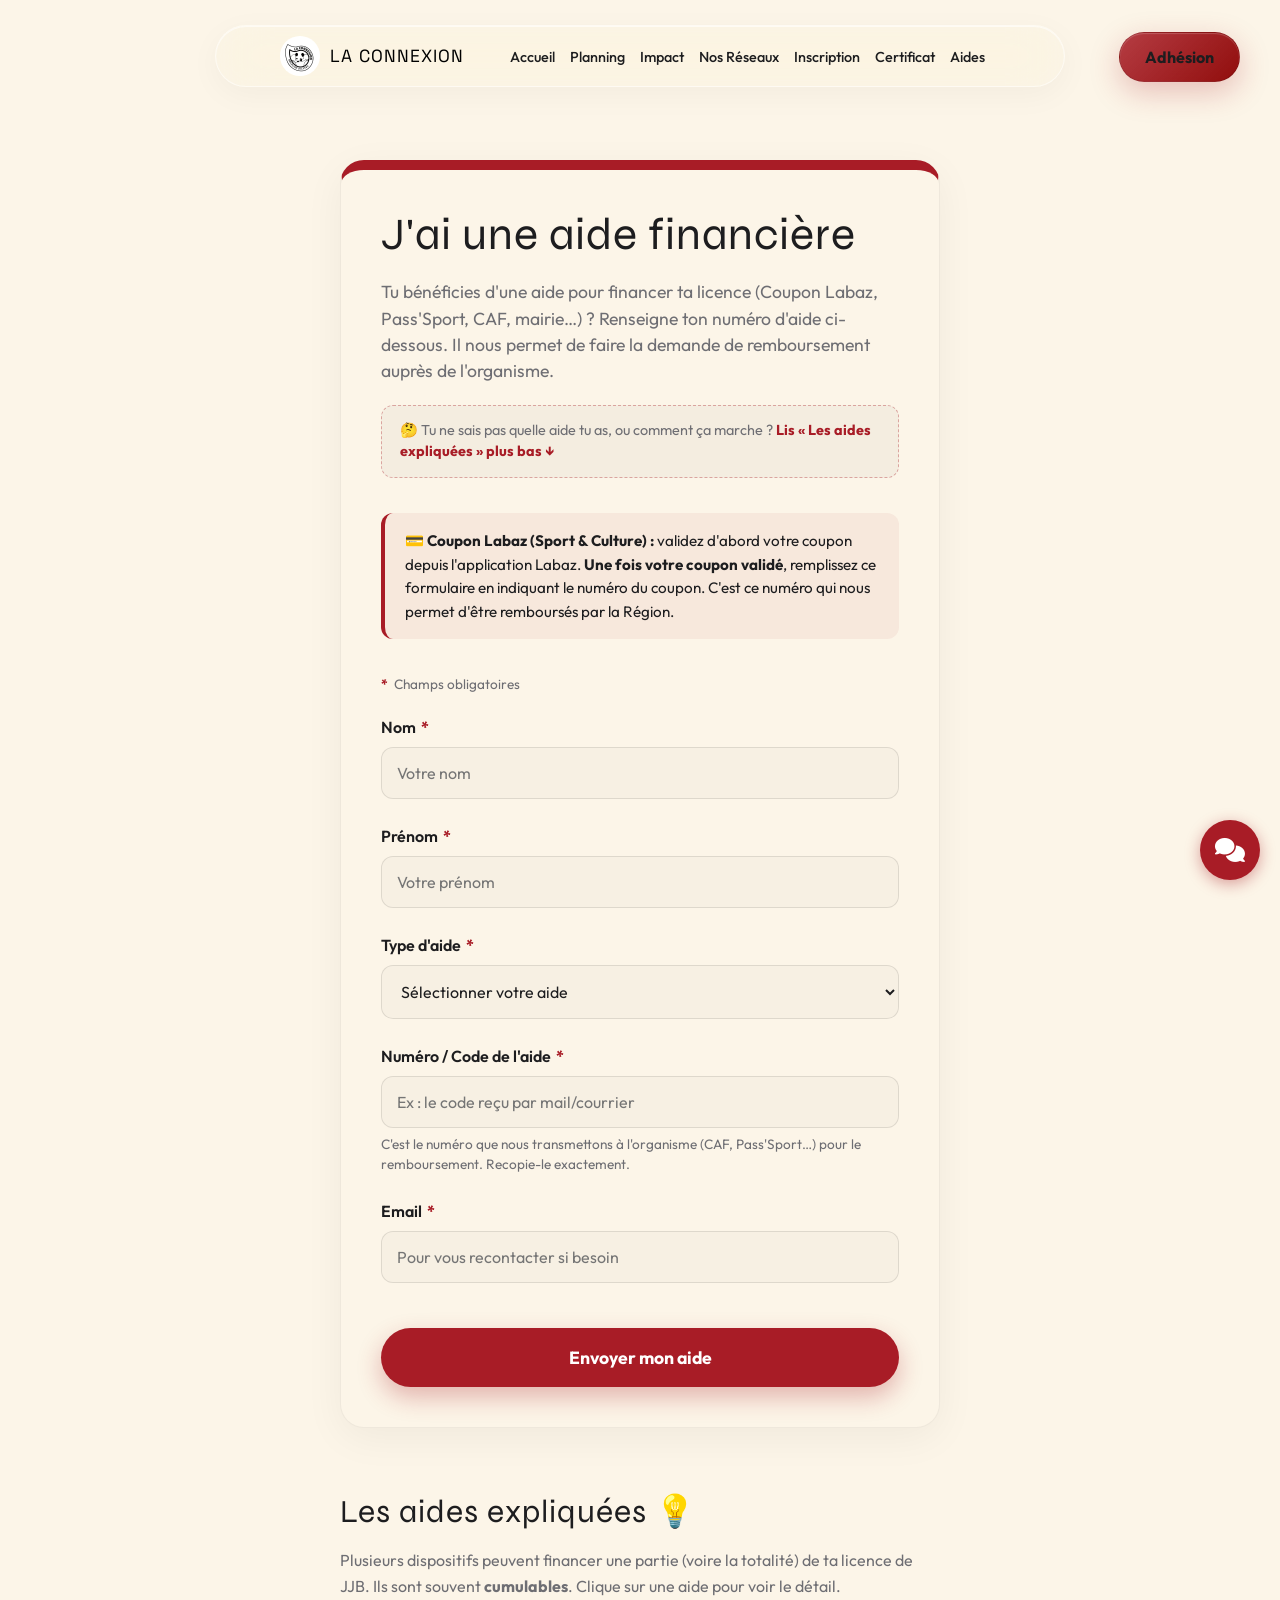
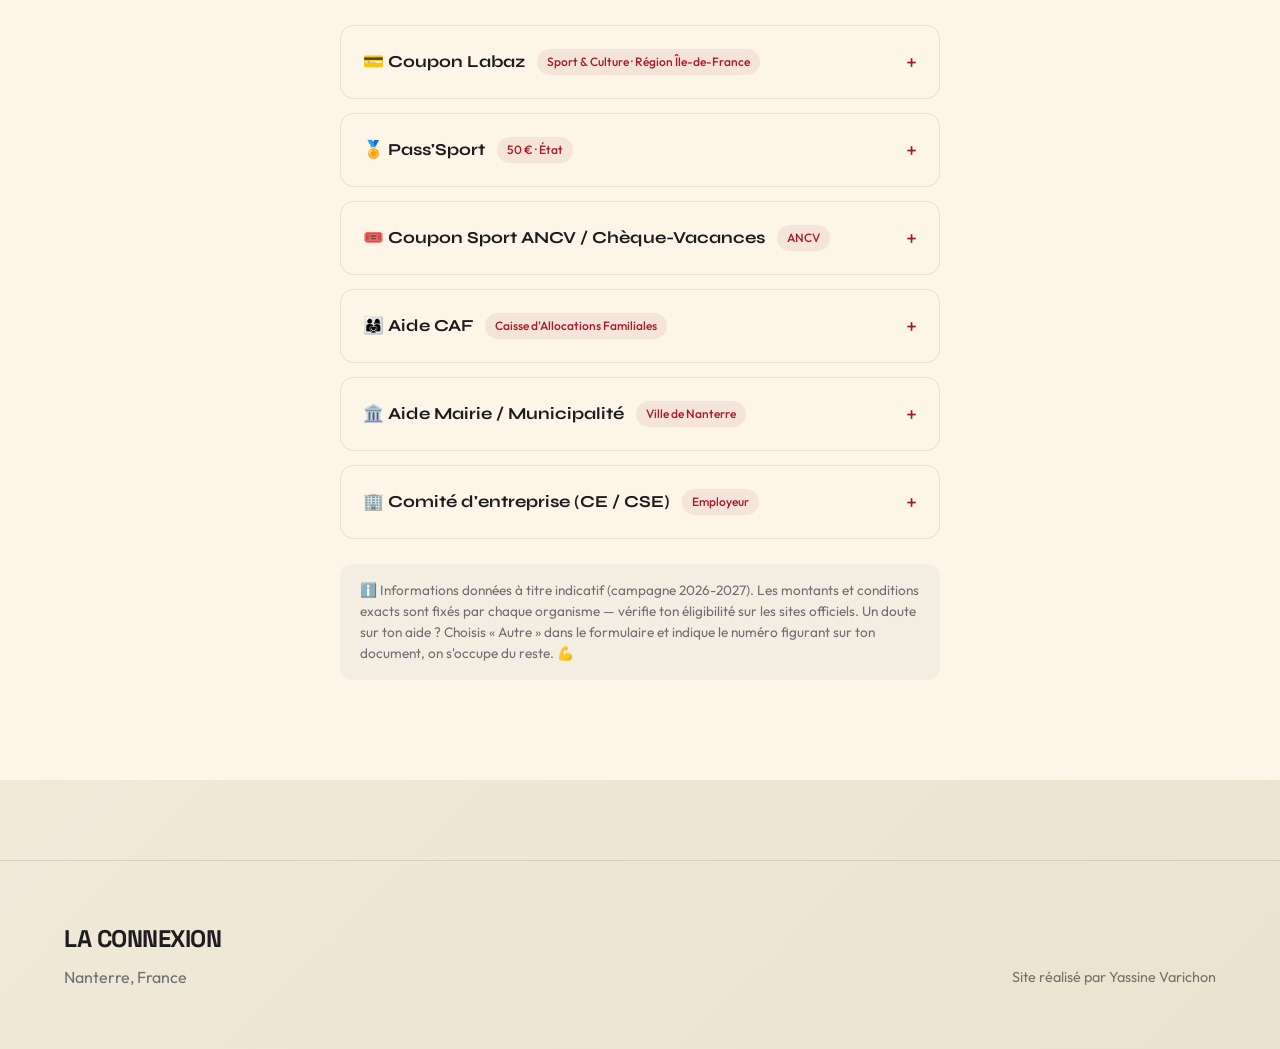
==== aide-financiere.html @ 1f5e4729 "Navbar: standardisation du 1er onglet en 'Accueil' (etait 'Mission' sur certaines pages) pour une na" ====
<!DOCTYPE html>
<html lang="fr">

<head>
    <meta charset="UTF-8">
    <meta name="viewport" content="width=device-width, initial-scale=1.0">
    <title>J'ai une aide financière | La Connexion JJB Nanterre 💶</title>
    <link rel="preconnect" href="https://fonts.googleapis.com">
    <link rel="preconnect" href="https://fonts.gstatic.com" crossorigin>
    <link
        href="https://fonts.googleapis.com/css2?family=Syne:wght@600;700;800&family=Outfit:wght@300;400;600;800&family=Space+Grotesk:wght@500;700&display=block"
        rel="stylesheet">
    <link rel="stylesheet" href="style.css">
    <link rel="stylesheet" href="mobile_responsive.css">
    <link rel="shortcut icon" href="assets/logo.jpg" type="image/x-icon">
    <link rel="icon" href="assets/logo.jpg" type="image/x-icon">
    <link rel="stylesheet" href="https://cdnjs.cloudflare.com/ajax/libs/font-awesome/6.4.0/css/all.min.css">
    <style>
        .form-container {
            max-width: 600px;
            margin: 0 auto;
            background: var(--bg);
            border-radius: 24px;
            box-shadow: 0 10px 40px rgba(0, 0, 0, 0.05);
            border: 1px solid rgba(0, 0, 0, 0.05);
            border-top: 10px solid var(--primary);
            padding: 40px;
            text-align: left;
        }

        .form-container h1 {
            font-family: 'Syne', sans-serif;
            color: var(--text);
            margin-bottom: 20px;
            font-size: 2.8rem;
            line-height: 1.1;
        }

        .form-container p.intro {
            color: var(--text-muted);
            margin-bottom: 40px;
            font-family: 'Outfit', sans-serif;
            font-size: 1.1rem;
        }

        .form-group {
            margin-bottom: 25px;
        }

        .form-group label {
            display: block;
            margin-bottom: 8px;
            font-weight: 600;
            font-family: 'Outfit', sans-serif;
            color: var(--text);
        }

        .form-group .hint {
            display: block;
            margin-top: 6px;
            font-size: 0.85rem;
            font-weight: 400;
            color: var(--text-muted);
        }

        .form-group input,
        .form-group select {
            width: 100%;
            padding: 15px;
            border: 1px solid rgba(0, 0, 0, 0.1);
            border-radius: 12px;
            font-family: 'Outfit', sans-serif;
            font-size: 1rem;
            box-sizing: border-box;
            background: rgba(0, 0, 0, 0.02);
            transition: all 0.3s ease;
            color: var(--text);
        }

        .form-group input:focus,
        .form-group select:focus {
            outline: none;
            border-color: var(--primary);
            background: white;
            box-shadow: 0 0 0 4px rgba(168, 28, 38, 0.1);
        }

        .submit-btn {
            background-color: var(--primary);
            color: white;
            padding: 18px 30px;
            font-size: 1.1rem;
            font-weight: 700;
            border: none;
            border-radius: 100px;
            cursor: pointer;
            font-family: 'Outfit', sans-serif;
            transition: all 0.3s ease;
            width: 100%;
            margin-top: 20px;
            box-shadow: 0 10px 25px rgba(168, 28, 38, 0.3);
        }

        .submit-btn:hover {
            background-color: #000;
            transform: translateY(-3px);
            box-shadow: 0 15px 35px rgba(0, 0, 0, 0.3);
        }

        .inscription-section {
            padding-top: 160px;
            padding-bottom: 100px;
            background: var(--bg);
            min-height: 100vh;
        }

        .aides-info {
            max-width: 600px;
            margin: 30px auto 0;
            font-family: 'Outfit', sans-serif;
            font-size: 0.9rem;
            color: var(--text-muted);
            line-height: 1.6;
        }

        .aides-info strong {
            color: var(--text);
        }

        .labaz-note {
            background: rgba(168, 28, 38, 0.06);
            border-left: 4px solid var(--primary);
            border-radius: 12px;
            padding: 16px 20px;
            margin-bottom: 35px;
            font-family: 'Outfit', sans-serif;
            font-size: 0.95rem;
            line-height: 1.55;
            color: var(--text);
        }

        html {
            scroll-behavior: smooth;
        }

        .scroll-hint {
            display: block;
            margin: -20px 0 35px;
            padding: 14px 18px;
            background: rgba(0, 0, 0, 0.03);
            border: 1px dashed rgba(168, 28, 38, 0.35);
            border-radius: 12px;
            font-family: 'Outfit', sans-serif;
            font-size: 0.9rem;
            color: var(--text-muted);
            text-decoration: none;
            transition: all 0.3s ease;
        }

        .scroll-hint strong {
            color: var(--primary);
        }

        .scroll-hint:hover {
            background: rgba(168, 28, 38, 0.06);
            border-color: var(--primary);
        }

        .aides-explained {
            max-width: 600px;
            margin: 60px auto 0;
            font-family: 'Outfit', sans-serif;
            scroll-margin-top: 110px;
        }

        .aides-explained h2 {
            font-family: 'Syne', sans-serif;
            font-size: 2rem;
            color: var(--text);
            margin-bottom: 12px;
        }

        .aides-lead {
            color: var(--text-muted);
            font-size: 1rem;
            line-height: 1.6;
            margin-bottom: 25px;
        }

        .aides-explained details {
            background: var(--bg);
            border: 1px solid rgba(0, 0, 0, 0.08);
            border-radius: 14px;
            margin-bottom: 14px;
            overflow: hidden;
            transition: border-color 0.3s ease;
        }

        .aides-explained details[open] {
            border-color: rgba(168, 28, 38, 0.35);
            box-shadow: 0 8px 25px rgba(0, 0, 0, 0.04);
        }

        .aides-explained summary {
            cursor: pointer;
            padding: 18px 22px;
            font-family: 'Syne', sans-serif;
            font-weight: 700;
            font-size: 1.05rem;
            color: var(--text);
            list-style: none;
            display: flex;
            flex-wrap: wrap;
            align-items: center;
            gap: 8px 12px;
        }

        .aides-explained summary::-webkit-details-marker {
            display: none;
        }

        .aides-explained summary::after {
            content: "+";
            margin-left: auto;
            font-size: 1.5rem;
            font-weight: 400;
            color: var(--primary);
            transition: transform 0.3s ease;
        }

        .aides-explained details[open] summary::after {
            content: "−";
        }

        .aides-explained .tag {
            font-family: 'Outfit', sans-serif;
            font-weight: 500;
            font-size: 0.75rem;
            color: var(--primary);
            background: rgba(168, 28, 38, 0.08);
            padding: 4px 10px;
            border-radius: 100px;
            white-space: nowrap;
        }

        .aides-explained .details-body {
            padding: 0 22px 20px;
            font-size: 0.95rem;
            line-height: 1.6;
            color: var(--text-muted);
        }

        .aides-explained .details-body p {
            margin-bottom: 12px;
        }

        .aides-explained .details-body strong {
            color: var(--text);
        }

        .aides-explained .details-body ul {
            margin: 0 0 12px;
            padding-left: 20px;
        }

        .aides-explained .details-body li {
            margin-bottom: 6px;
        }

        .aides-disclaimer {
            margin-top: 25px;
            font-size: 0.85rem;
            line-height: 1.55;
            color: var(--text-muted);
            background: rgba(0, 0, 0, 0.03);
            border-radius: 12px;
            padding: 16px 20px;
        }

        @media (max-width: 768px) {
            .form-container {
                padding: 25px;
            }
        }
    </style>
</head>

<body>

    <!-- Navbar -->
    <nav class="navbar">
        <div class="container nav-content">
            <div class="logo">
                <a href="index.html" style="display: flex; align-items: center; color: black;">
                    <img src="assets/logo.jpg" alt="Logo">
                    <span>LA CONNEXION</span>
                </a>
            </div>
            <ul class="nav-links">
                <li><a href="index.html">Accueil</a></li>
                <li><a href="planning.html">Planning</a></li>
                <li><a href="impact.html">Impact</a></li>
                <li><a href="reseaux.html">Nos Réseaux</a></li>
                <li><a href="inscription.html">Inscription</a></li>
                <li><a href="certificat.html">Certificat</a></li>
                <li><a href="aide-financiere.html" class="active">Aides</a></li>

                <li><a href="https://www.helloasso.com/associations/la-connexion-nanterre/formulaires/3" target="_blank" rel="noopener" class="cta-btn">Adhésion</a></li>
            </ul>
            <div class="burger">
                <div class="line"></div>
                <div class="line"></div>
            </div>
        </div>
    </nav>

    <!-- Desktop Floating CTA -->
    <a href="https://www.helloasso.com/associations/la-connexion-nanterre/formulaires/3" class="floating-cta" target="_blank">Adhésion</a>

    <!-- Aide financière Section -->
    <section class="inscription-section">
        <div class="container">
            <div class="form-container">
                <h1>J'ai une aide financière</h1>
                <p class="intro">Tu bénéficies d'une aide pour financer ta licence (Coupon Labaz, Pass'Sport, CAF,
                    mairie…) ? Renseigne ton numéro d'aide ci-dessous. Il nous permet de faire la demande de
                    remboursement auprès de l'organisme.</p>

                <a href="#aides-expliquees" class="scroll-hint">🤔 Tu ne sais pas quelle aide tu as, ou comment ça
                    marche ? <strong>Lis « Les aides expliquées » plus bas&nbsp;↓</strong></a>

                <div class="labaz-note">
                    <strong>💳 Coupon Labaz (Sport &amp; Culture) :</strong> validez d'abord votre coupon depuis
                    l'application Labaz. <strong>Une fois votre coupon validé</strong>, remplissez ce formulaire en
                    indiquant le numéro du coupon. C'est ce numéro qui nous permet d'être remboursés par la Région.
                </div>

                <form id="aide-form">
                    <input type="hidden" name="form_type" value="AideFinanciere">
                    <p class="form-required-note"><span class="req">*</span> Champs obligatoires</p>

                    <div class="form-group">
                        <label for="nom">Nom <span class="req">*</span></label>
                        <input type="text" id="nom" name="Nom" placeholder="Votre nom" required>
                    </div>

                    <div class="form-group">
                        <label for="prenom">Prénom <span class="req">*</span></label>
                        <input type="text" id="prenom" name="Prénom" placeholder="Votre prénom" required>
                    </div>

                    <div class="form-group">
                        <label for="aide">Type d'aide <span class="req">*</span></label>
                        <select id="aide" name="Aide" required>
                            <option value="" disabled selected>Sélectionner votre aide</option>
                            <option value="Coupon Labaz (Sport & Culture)">Coupon Labaz (Sport & Culture)</option>
                            <option value="Pass'Sport">Pass'Sport (50 €)</option>
                            <option value="Coupon Sport ANCV / Chèque-Vacances">Coupon Sport ANCV / Chèque-Vacances
                            </option>
                            <option value="Aide CAF">Aide CAF</option>
                            <option value="Aide Mairie / Municipalité">Aide Mairie / Municipalité</option>
                            <option value="Comité d'entreprise (CE / CSE)">Comité d'entreprise (CE / CSE)</option>
                            <option value="Autre">Autre</option>
                        </select>
                    </div>

                    <div class="form-group" id="autre-group" style="display: none;">
                        <label for="autre-precision">Précisez votre aide <span class="req">*</span></label>
                        <input type="text" id="autre-precision" placeholder="Ex : aide du Conseil départemental…">
                    </div>

                    <div class="form-group">
                        <label for="numero">Numéro / Code de l'aide <span class="req">*</span></label>
                        <input type="text" id="numero" name="Numéro" placeholder="Ex : le code reçu par mail/courrier"
                            required>
                        <span class="hint">C'est le numéro que nous transmettons à l'organisme (CAF, Pass'Sport…)
                            pour le remboursement. Recopie-le exactement.</span>
                    </div>

                    <div class="form-group">
                        <label for="email">Email <span class="req">*</span></label>
                        <input type="email" id="email" name="Email" placeholder="Pour vous recontacter si besoin"
                            required>
                    </div>

                    <button type="submit" class="submit-btn" id="submit-btn">Envoyer mon aide</button>
                    <div id="form-msg" style="margin-top: 15px; font-weight: 600; text-align: center; display: none;">
                    </div>
                </form>

                <script>
                    const scriptURL = 'https://script.google.com/macros/s/AKfycbw8-Ddkha946zlPteWJrFTK-xGttkoODrwwEy5raM5zUesLVrupC9g83qtgh12itOW_VQ/exec';
                    const form = document.getElementById('aide-form');
                    const btn = document.getElementById('submit-btn');
                    const msg = document.getElementById('form-msg');
                    const aideSelect = document.getElementById('aide');
                    const autreGroup = document.getElementById('autre-group');
                    const autrePrecision = document.getElementById('autre-precision');

                    // Affiche l'encadré "Précisez" uniquement quand "Autre" est choisi
                    aideSelect.addEventListener('change', () => {
                        const isAutre = aideSelect.value === 'Autre';
                        autreGroup.style.display = isAutre ? 'block' : 'none';
                        autrePrecision.required = isAutre;
                        if (!isAutre) autrePrecision.value = '';
                    });

                    form.addEventListener('submit', e => {
                        e.preventDefault();
                        btn.disabled = true;
                        btn.innerHTML = "Envoi en cours... ⏳";
                        msg.style.display = "none";

                        // Si "Autre", on envoie la précision saisie dans la colonne "Aide"
                        const formData = new FormData(form);
                        if (aideSelect.value === 'Autre' && autrePrecision.value.trim()) {
                            formData.set('Aide', autrePrecision.value.trim());
                        }

                        // Using no-cors mode is essential for Google Apps Script Web Apps
                        fetch(scriptURL, {
                            method: 'POST',
                            body: formData,
                            mode: 'no-cors'
                        }).catch(error => console.error('Erreur réseau:', error));

                        setTimeout(() => {
                            msg.style.display = "block";
                            msg.style.color = "#4CAF50";
                            msg.innerHTML = "✅ Merci ! Votre aide a bien été enregistrée.";
                            form.reset();
                            autreGroup.style.display = "none";
                            autrePrecision.required = false;
                            btn.innerHTML = "Envoyer mon aide";
                            btn.disabled = false;
                        }, 1200);
                    })
                </script>
            </div>

            <div class="aides-explained" id="aides-expliquees">
                <h2>Les aides expliquées 💡</h2>
                <p class="aides-lead">Plusieurs dispositifs peuvent financer une partie (voire la totalité) de ta
                    licence de JJB. Ils sont souvent <strong>cumulables</strong>. Clique sur une aide pour voir le
                    détail.</p>

                <details>
                    <summary>💳 Coupon Labaz <span class="tag">Sport &amp; Culture · Région Île-de-France</span></summary>
                    <div class="details-body">
                        <p><strong>C'est quoi ?</strong> Une aide de la Région Île-de-France pour les jeunes, utilisable
                            pour financer une licence sportive, sous forme de coupons dans l'application Labaz.</p>
                        <p><strong>Pour qui ?</strong> Les jeunes Franciliens éligibles (lycéens, apprentis…) titulaires
                            d'un compte Labaz. Les coupons sont <strong>personnels et nominatifs</strong> : ils ne
                            servent qu'au bénéfice de leur titulaire.</p>
                        <p><strong>Bon à savoir (rentrée 2026) :</strong> seules les <strong>activités sportives avec une
                            licence de fédération</strong> peuvent être réglées avec un coupon Labaz. <strong>Un seul
                            coupon par transaction.</strong> Le coupon doit être <strong>validé par le jeune depuis
                            l'application Labaz</strong>, et vaut paiement une fois scanné et validé (aucune caution
                            demandée).</p>
                        <p><strong>Au club :</strong> valide ton coupon dans l'appli Labaz, puis remplis le formulaire
                            ci-dessus avec le <strong>numéro du coupon</strong>. C'est ce numéro qui nous permet d'être
                            remboursés par la Région.</p>
                    </div>
                </details>

                <details>
                    <summary>🏅 Pass'Sport <span class="tag">50 € · État</span></summary>
                    <div class="details-body">
                        <p><strong>C'est quoi ?</strong> Une allocation de rentrée sportive de l'État, de
                            <strong>50 €</strong> en 2026, déduite du montant de l'inscription.</p>
                        <p><strong>Pour qui ? (sous conditions)</strong></p>
                        <ul>
                            <li>Jeunes de <strong>6 à 17 ans</strong> dont le quotient familial (CAF ou MSA) est
                                <strong>≤ 699 €</strong> ;</li>
                            <li>Jeunes en situation de handicap : <strong>6 à 19 ans</strong> (bénéficiaires de l'AEEH) ou
                                <strong>16 à 30 ans</strong> (bénéficiaires de l'AAH) ;</li>
                            <li>Étudiants <strong>boursiers</strong> jusqu'à 28 ans (bourse CROUS ou régionale).</li>
                        </ul>
                        <p><strong>Comment l'obtenir ?</strong> Les codes sont envoyés par mail <strong>mi-septembre</strong>.
                            Sans code, la demande se fait sur <strong>pass.sports.gouv.fr</strong>. Dispositif ouvert
                            jusqu'au <strong>31 décembre 2026</strong>.</p>
                        <p><strong>Au club :</strong> indique ton <strong>code Pass'Sport</strong> dans le formulaire
                            ci-dessus. Nous déduisons 50 € de ton inscription.</p>
                    </div>
                </details>

                <details>
                    <summary>🎟️ Coupon Sport ANCV / Chèque-Vacances <span class="tag">ANCV</span></summary>
                    <div class="details-body">
                        <p><strong>C'est quoi ?</strong> Des titres de paiement de l'ANCV acceptés par les clubs
                            partenaires pour régler une licence ou une cotisation.</p>
                        <p><strong>Bon à savoir :</strong> depuis 2026, le Coupon Sport <strong>fusionne avec le
                            Chèque-Vacances</strong>. Si tu détiens encore des Coupons Sport en cours de validité, tu peux
                            les utiliser normalement <strong>jusqu'à leur date de péremption</strong>.</p>
                        <p><strong>Comment l'obtenir ?</strong> Souvent via l'employeur, le comité d'entreprise (CSE) ou
                            certains organismes sociaux.</p>
                        <p><strong>Au club :</strong> indique le <strong>numéro du coupon / chèque</strong> dans le
                            formulaire.</p>
                    </div>
                </details>

                <details>
                    <summary>👨‍👩‍👧 Aide CAF <span class="tag">Caisse d'Allocations Familiales</span></summary>
                    <div class="details-body">
                        <p><strong>C'est quoi ?</strong> De nombreuses CAF proposent des aides (bons ou coupons) pour
                            financer les activités sportives des enfants.</p>
                        <p><strong>Pour qui ?</strong> Selon les conditions de ta CAF (souvent liées au quotient
                            familial). Les modalités varient d'un département à l'autre.</p>
                        <p><strong>Comment l'obtenir ?</strong> Auprès de ta CAF (espace allocataire), parfois via la
                            mairie ou le comité d'entreprise.</p>
                        <p><strong>Au club :</strong> indique le <strong>numéro figurant sur ton bon / coupon CAF</strong>
                            dans le formulaire.</p>
                    </div>
                </details>

                <details>
                    <summary>🏛️ Aide Mairie / Municipalité <span class="tag">Ville de Nanterre</span></summary>
                    <div class="details-body">
                        <p><strong>C'est quoi ?</strong> Certaines communes proposent une aide à la pratique sportive
                            (coupons loisirs, aide à la licence, tarifs réduits).</p>
                        <p><strong>Comment l'obtenir ?</strong> Renseigne-toi auprès de ta mairie ou du service des
                            sports de ta commune.</p>
                        <p><strong>Au club :</strong> indique le <strong>numéro du bon / de l'aide municipale</strong>
                            dans le formulaire.</p>
                    </div>
                </details>

                <details>
                    <summary>🏢 Comité d'entreprise (CE / CSE) <span class="tag">Employeur</span></summary>
                    <div class="details-body">
                        <p><strong>C'est quoi ?</strong> De nombreux employeurs (via le CSE) participent au financement
                            des activités sportives de leurs salariés et de leurs enfants.</p>
                        <p><strong>Comment l'obtenir ?</strong> Auprès du service RH ou du CSE de ton entreprise.</p>
                        <p><strong>Au club :</strong> indique le <strong>numéro du bon / coupon</strong> fourni par ton
                            CSE dans le formulaire.</p>
                    </div>
                </details>

                <p class="aides-disclaimer">ℹ️ Informations données à titre indicatif (campagne 2026-2027). Les montants
                    et conditions exacts sont fixés par chaque organisme — vérifie ton éligibilité sur les sites
                    officiels. Un doute sur ton aide ? Choisis « Autre » dans le formulaire et indique le numéro figurant
                    sur ton document, on s'occupe du reste. 💪</p>
            </div>
        </div>
    </section>

    <!-- Footer -->
    <footer>
        <div class="container footer-flex">
            <div class="brand">
                <h3>LA CONNEXION</h3>
                <p>Nanterre, France</p>
            </div>
            <div class="creator">
                <p style="color: black;">Site réalisé par Yassine Varichon</p>
            </div>
        </div>
    </footer>

    <script src="script.js"></script>
</body>

</html>
---- style.css ----
:root {
    --bg: #FCF5E8;
    --surface: #FCF5E8;
    /* Rich Warm Cream */
    --surface-light: #F2EAD9;
    /* Darker Cream Accent */
    --text: #1d1d1f;
    --text-muted: #6e6e73;
    --primary: #A81C26;
    --secondary: #4E342E;
    --accent: #FFC107;

    --font-heading: 'Space Grotesk', sans-serif;
    --font-main: 'Outfit', sans-serif;
}

h1,
h2,
h3,
h4,
h5,
h6 {
    color: var(--text);
}

* {
    margin: 0;
    padding: 0;
    box-sizing: border-box;
}

html,
body {
    width: 100%;
    max-width: 100%;
    overflow-x: hidden;
}

body {
    /* Sophisticated Cream Gradient */
    background: linear-gradient(135deg, #F8F3E6 0%, #EBE3D0 100%);
    background-color: var(--bg);
    min-height: 100vh;
    color: var(--text);
    font-family: var(--font-main);
    line-height: 1.5;
}

h1,
h2 {
    font-family: var(--font-heading);
    font-weight: 400;
    /* Bagel is bold by default */
    letter-spacing: 1px;
}

h3,
h4,
h5,
h6 {
    font-family: var(--font-main);
    font-weight: 700;
    letter-spacing: -0.5px;
}

a {
    text-decoration: none;
    color: inherit;
}

.container {
    max-width: 1200px;
    margin: 0 auto;
    padding: 0 24px;
}

/* Navbar - iOS Liquid Style */
.navbar {
    position: fixed;
    top: 25px;
    left: 50%;
    transform: translateX(-50%);
    width: fit-content;
    min-width: 850px;
    max-width: 1200px;
    z-index: 1000;
    background: rgba(248, 243, 230, 0.45);
    backdrop-filter: blur(25px) saturate(180%);
    -webkit-backdrop-filter: blur(25px) saturate(180%);
    border: 1px solid rgba(255, 255, 255, 0.5);
    border-radius: 100px;
    padding: 10px 40px;
    box-shadow: 0 8px 32px rgba(0, 0, 0, 0.04), inset 0 1px 0 rgba(255, 255, 255, 0.6);
    transition: all 0.4s cubic-bezier(0.16, 1, 0.3, 1);
}

/* Hide internal CTA on Desktop */
.nav-links .cta-btn {
    display: none;
}

/* External Floating CTA */
.floating-cta {
    position: fixed;
    top: 32px;
    right: 40px;
    z-index: 1002;
    background: linear-gradient(135deg, rgba(168, 28, 38, 0.85), rgba(139, 0, 0, 0.95));
    color: var(--text) !important;
    padding: 12px 25px;
    border-radius: 100px;
    font-weight: 700;
    text-decoration: none;
    box-shadow: 0 10px 30px rgba(168, 28, 38, 0.25), inset 0 1px 1px rgba(255, 255, 255, 0.2);
    border: 1px solid rgba(0, 0, 0, 0.1);
    transition: all 0.3s cubic-bezier(0.16, 1, 0.3, 1);
    backdrop-filter: blur(15px);
    -webkit-backdrop-filter: blur(15px);
}

.floating-cta:hover {
    transform: translateY(-3px) scale(1.05);
    box-shadow: 0 15px 35px rgba(168, 28, 38, 0.3), inset 0 1px 1px rgba(255, 255, 255, 0.3);
}

/* Apple style shrink on scroll */
.navbar.scrolled {
    background: rgba(248, 243, 230, 0.75);
    border-color: rgba(255, 255, 255, 0.7);
    box-shadow: 0 12px 40px rgba(0, 0, 0, 0.08), inset 0 1px 0 rgba(255, 255, 255, 0.8);
    top: 15px;
    padding: 8px 30px;
}

.nav-content {
    display: flex;
    justify-content: space-between;
    align-items: center;
}

.logo {
    display: flex;
    align-items: center;
    font-family: var(--font-heading);
    font-weight: 400;
    letter-spacing: 1px;
    font-size: 1.1rem;
    margin-right: 20px;
    flex-shrink: 0;
}

.logo span {
    white-space: nowrap;
}

.logo img {
    height: 40px;
    margin-right: 10px;
    border-radius: 50%;
}

.nav-links {
    display: flex;
    gap: 15px;
    list-style: none;
    align-items: center;
}

.nav-links a {
    font-size: 0.9rem;
    font-weight: 500;
    color: var(--text);
    /* Black text as requested */
    transition: color 0.3s;
    white-space: nowrap;
}

.nav-links a:hover {
    color: var(--text);
}

/* Astérisque des champs obligatoires */
.req {
    color: var(--primary);
    font-weight: 700;
    margin-left: 2px;
}

.form-group .hint {
    display: block;
    margin-top: 6px;
    font-size: 0.85rem;
    font-weight: 400;
    font-family: 'Outfit', sans-serif;
    color: var(--text-muted);
}

.form-required-note {
    font-family: 'Outfit', sans-serif;
    font-size: 0.85rem;
    color: var(--text-muted);
    margin-bottom: 20px;
}

.form-required-note .req {
    margin-left: 0;
    margin-right: 3px;
}

.cta-btn {
    background: linear-gradient(135deg, rgba(168, 28, 38, 0.8), rgba(139, 0, 0, 0.9));
    color: var(--text) !important;
    padding: 10px 20px;
    border-radius: 100px;
    font-weight: 600 !important;
    transition: transform 0.3s;
    box-shadow: 0 5px 15px rgba(168, 28, 38, 0.2), inset 0 1px 1px rgba(0, 0, 0, 0.2);
    border: 1px solid rgba(0, 0, 0, 0.1);
}

.cta-btn:hover {
    transform: translateY(-2px);
    box-shadow: 0 8px 25px rgba(168, 28, 38, 0.4);
}

/* Hero */
.hero {
    padding-top: 140px;
    padding-bottom: 80px;
    min-height: 90vh;
    display: flex;
    align-items: center;
    position: relative;
    overflow: hidden;
    /* Transparent overlay over the new photo */
    background: linear-gradient(to bottom, rgba(26, 26, 26, 0.4) 0%, rgba(26, 26, 26, 0.95) 100%), url('assets/bg_connexion.jpg') center/cover no-repeat;
    position: relative;
    z-index: 1;
}

/* Removed unused .hero::before rules to prevent layering issues */

.hero-grid {
    display: flex;
    flex-direction: column;
    justify-content: center;
    text-align: center;
    max-width: 900px;
    margin: 0 auto;
    align-items: center;
    position: relative;
    z-index: 2;
}

.badge {
    display: inline-block;
    padding: 6px 16px;
    background: rgba(168, 28, 38, 0.1);
    color: var(--primary);
    backdrop-filter: blur(10px);
    -webkit-backdrop-filter: blur(10px);
    border-radius: 100px;
    font-size: 0.8rem;
    font-weight: 700;
    margin-bottom: 24px;
    border: 1px solid rgba(168, 28, 38, 0.2);
}

.hero h1 {
    font-size: 4rem;
    line-height: 1.1;
    margin-bottom: 24px;
    letter-spacing: -2px;
    font-family: var(--font-heading);
    color: #fff;
    /* Force white on dark bg */
}



.cursor {
    display: inline-block;
    background-color: var(--text);
    width: 3px;
    animation: blink 1s infinite;
}

@keyframes blink {
    0% {
        opacity: 1;
    }

    50% {
        opacity: 0;
    }

    100% {
        opacity: 1;
    }
}

.hero p {
    font-size: 1.2rem;
    color: #e0e0e0;
    /* Light grey for dark bg */
    margin-bottom: 40px;
    max-width: 600px;
    margin-left: auto;
    margin-right: auto;
    font-family: var(--font-main);
    /* Keep body readable */
}

.hero-btns {
    display: flex;
    gap: 16px;
    justify-content: center;
    margin-bottom: 40px;
}

/* Hero Specific Button Overrides */
.hero .btn-primary {
    color: white;
    border: 1px solid rgba(255, 255, 255, 0.2);
}

.hero .btn-ghost {
    color: white;
    background: rgba(255, 255, 255, 0.1);
    border: 1px solid rgba(255, 255, 255, 0.3);
}

.hero .trust-indicators p {
    color: #ddd;
}

.btn-primary {
    background: linear-gradient(135deg, rgba(168, 28, 38, 0.8), rgba(139, 0, 0, 0.9));
    color: var(--text);
    padding: 16px 32px;
    border-radius: 12px;
    border: 1px solid rgba(0, 0, 0, 0.1);
    box-shadow: 0 15px 35px rgba(0, 0, 0, 0.3), inset 0 1px 1px rgba(0, 0, 0, 0.2);
    font-weight: 600;
    display: inline-flex;
    align-items: center;
    transition: transform 0.3s;
}

.btn-primary:hover {
    transform: translateY(-2px);
}

.btn-ghost {
    background: rgba(0, 0, 0, 0.05);
    color: var(--text);
    padding: 16px 32px;
    border-radius: 12px;
    font-weight: 600;
    border: 1px solid rgba(0, 0, 0, 0.1);
}

.trust-indicators {
    display: flex;
    align-items: center;
    justify-content: center;
    gap: 16px;
}

.avatars {
    display: flex;
}

.avatar {
    background: var(--surface-light);
    width: 40px;
    height: 40px;
    border-radius: 50%;
    display: flex;
    align-items: center;
    justify-content: center;
    border: 2px solid var(--bg);
    margin-left: -10px;
    font-size: 1.2rem;
}

.avatar:first-child {
    margin-left: 0;
}

.trust-indicators p {
    font-size: 0.9rem;
    margin-bottom: 0;
}

/* Hero Visual */
.visual-card {
    position: relative;
    border-radius: 20px;
    overflow: hidden;
    transform: rotate(2deg);
    border: 1px solid rgba(0, 0, 0, 0.1);
}

.visual-card img {
    width: 100%;
    height: auto;
    display: block;
}

.card-float-stat {
    position: absolute;
    bottom: 20px;
    left: 20px;
    background: rgba(10, 10, 10, 0.9);
    backdrop-filter: blur(10px);
    padding: 12px 20px;
    border-radius: 12px;
    display: flex;
    align-items: center;
    gap: 12px;
    border: 1px solid rgba(0, 0, 0, 0.2);
}

.card-float-stat .emoji {
    font-size: 1.5rem;
}

.card-float-stat strong {
    display: block;
    font-size: 0.9rem;
}

.card-float-stat small {
    display: block;
    color: var(--text-muted);
    font-size: 0.8rem;
}

/* Marquee - Modern iOS Liquid Style */
.marquee-track {
    background: rgba(0, 0, 0, 0.02);
    backdrop-filter: blur(20px);
    -webkit-backdrop-filter: blur(20px);
    border-top: 1px solid rgba(0, 0, 0, 0.08);
    border-bottom: 1px solid rgba(0, 0, 0, 0.08);
    padding: 30px 0;
    overflow: hidden;
    margin: 40px 0 60px 0;
    position: relative;
    /* transform: rotate(-2deg) scale(1.05); REMOVED to prevent overflow */
    width: 100%;
    /* Logic: "Liquid" usually means smooth gradients + blur */
    mask-image: linear-gradient(to right, transparent, black 15%, black 85%, transparent);
    -webkit-mask-image: linear-gradient(to right, transparent, black 15%, black 85%, transparent);
}

.marquee-content-scroll {
    display: flex;
    white-space: nowrap;
    animation: scroll 40s linear infinite;
    /* Slower, smoother flow */
}

.marquee-content-scroll span {
    color: rgba(0, 0, 0, 0.9);
    font-weight: 400;
    font-family: var(--font-heading);
    font-size: 2.5rem;
    margin: 0 50px;
    text-transform: uppercase;
    letter-spacing: 2px;
    /* Optional: Gradient text for that "Liquid" shimmer */
    /* background: linear-gradient(45deg, #fff, #aaa); */
    /* -webkit-background-clip: text; */
    /* -webkit-text-fill-color: transparent; */
    opacity: 0.8;
    transition: opacity 0.3s;
}

.marquee-content-scroll:hover span {
    opacity: 0.4;
}

.marquee-content-scroll span:hover {
    opacity: 1;
    transform: scale(1.05);
    filter: blur(0);
}

@keyframes scroll {
    0% {
        transform: translateX(0);
    }

    100% {
        transform: translateX(-50%);
    }
}

/* Bento Grid */
.section {
    padding: 60px 0;
}

#planning {
    padding-top: 10px;
    margin-top: 0;
}

.section-header {
    text-align: center;
    margin-bottom: 60px;
}

.section-header h2 {
    font-size: 2.5rem;
    margin-bottom: 16px;
    font-family: var(--font-heading);
}

.section-header p {
    color: var(--text-muted);
}

.bento-grid {
    /* "Focus Gallery" Layout (Ultra Compact) */
    display: flex;
    gap: 15px;
    height: 280px;
    perspective: 1000px;
}

.bento-card {
    /* Liquid iOS Design */
    flex: 1;
    display: flex;
    flex-direction: column;
    justify-content: center;
    align-items: center;
    text-align: center;
    padding: 30px;
    border-radius: 36px;
    background: rgba(255, 255, 255, 0.4);
    backdrop-filter: blur(24px);
    -webkit-backdrop-filter: blur(24px);
    box-shadow: 0 10px 40px rgba(0, 0, 0, 0.04), inset 0 0 0 1px rgba(255, 255, 255, 0.8);
    transition: flex 0.6s cubic-bezier(0.2, 0.8, 0.2, 1), background 0.4s, transform 0.4s, box-shadow 0.4s;
    overflow: hidden;
    position: relative;
    cursor: default;
}

.bento-card:hover {
    flex: 2.5;
    background: rgba(255, 255, 255, 0.85);
    transform: translateY(-5px);
    box-shadow: 0 30px 60px rgba(0, 0, 0, 0.08), inset 0 0 0 1px rgba(255, 255, 255, 1);
}

.card-icon {
    font-size: 2.5rem;
    margin-bottom: 20px;
    margin-top: 0;
    /* Soft floating 3D circle */
    background: linear-gradient(135deg, rgba(255, 255, 255, 0.9), rgba(255, 255, 255, 0.4));
    backdrop-filter: blur(10px);
    -webkit-backdrop-filter: blur(10px);
    width: 80px;
    height: 80px;
    display: flex;
    align-items: center;
    justify-content: center;
    border-radius: 50%;
    box-shadow: 0 10px 20px rgba(0, 0, 0, 0.05), inset 0 0 0 1px rgba(255, 255, 255, 0.8);
    transition: all 0.4s cubic-bezier(0.2, 0.8, 0.2, 1);
}

.bento-card:hover .card-icon {
    background: #ffffff;
    transform: scale(1.1) translateY(-5px);
    box-shadow: 0 15px 30px rgba(0, 0, 0, 0.1), inset 0 0 0 1px rgba(255, 255, 255, 1);
}

.bento-card h3 {
    font-size: 1.4rem;
    margin-bottom: 8px;
    color: var(--text);
    white-space: nowrap;
    transition: transform 0.4s, font-size 0.4s;
}

.bento-card p {
    color: var(--text-muted);
    font-size: 0.95rem;
    line-height: 1.5;
    opacity: 0;
    max-height: 0;
    overflow: hidden;
    transform: translateY(20px);
    transition: all 0.5s ease;
    max-width: 100%;
}

/* Reveal text only on expansion */
.bento-card:hover p {
    opacity: 1;
    max-height: 150px;
    transform: translateY(0);
}

.bento-card:hover h3 {
    transform: translateY(-5px);
    font-size: 1.8rem;
    color: var(--primary);
    /* subtle red hint on hover to keep brand */
}

/* Mobile Fallback: Standard Stack */
@media (max-width: 768px) {
    .bento-grid {
        flex-direction: column;
        height: auto;
    }

    .bento-card {
        height: 300px;
        flex: none;
    }

    .bento-card p {
        opacity: 1;
        transform: translateY(0);
    }
}

/* Planning Dynamic V2 */
.planning-dynamic-grid {
    display: grid;
    grid-template-columns: repeat(auto-fit, minmax(300px, 1fr));
    gap: 30px;
    margin-top: 40px;
}

.planning-card-v2 {
    background: linear-gradient(145deg, #ffffff 0%, #e6e6e6 100%);
    border: 1px solid rgba(0, 0, 0, 0.1);
    border-radius: 20px;
    padding: 30px;
    position: relative;
    overflow: hidden;
    transition: transform 0.4s cubic-bezier(0.175, 0.885, 0.32, 1.275);
    box-shadow: 0 10px 30px rgba(0, 0, 0, 0.1);
}

.planning-card-v2::before {
    content: '';
    position: absolute;
    top: 0;
    left: 0;
    width: 100%;
    height: 6px;
    /* Slightly thicker top border */
    background: var(--accent-color);
    box-shadow: 0 2px 10px var(--accent-color);
}

.planning-card-v2:hover {
    transform: translateY(-10px) scale(1.02);
    border-color: var(--accent-color);
    background: #ffffff;
    box-shadow: 0 20px 40px rgba(0, 0, 0, 0.2);
}

.card-header {
    display: flex;
    justify-content: space-between;
    align-items: center;
    margin-bottom: 25px;
    border-bottom: 1px solid rgba(0, 0, 0, 0.1);
    padding-bottom: 15px;
}

.card-header h3 {
    font-size: 1.8rem;
    color: var(--text);
    /* Dark text */
    letter-spacing: 1px;
    font-family: var(--font-heading);
}

.day-icon {
    font-size: 2rem;
    opacity: 0.8;
    color: var(--text);
    /* Dark icon */
}

.slots-list {
    display: flex;
    flex-direction: column;
    gap: 15px;
}

.slot-item {
    display: flex;
    align-items: center;
    justify-content: space-between;
    background: rgba(0, 0, 0, 0.04);
    /* Light grey bg */
    padding: 12px 16px;
    border-radius: 12px;
    border: 1px solid transparent;
    transition: all 0.3s;
}

.slot-item:hover {
    background: rgba(0, 0, 0, 0.08);
    /* Darker grey hover */
    border-color: rgba(0, 0, 0, 0.1);
}

.time {
    font-family: var(--font-mono);
    color: var(--accent-color);
    font-weight: 700;
    font-size: 0.9rem;
    min-width: 90px;
}

.details {
    flex: 1;
    margin: 0 15px;
}

.details strong {
    display: block;
    font-size: 0.95rem;
    color: var(--text);
    /* Dark text */
}

.details small {
    color: #666;
    /* Dark grey subtitle */
    font-size: 0.8rem;
}

.slot-emoji {
    font-size: 1.2rem;
}

/* Z-Team Bar */
.z-team-bar {
    margin-top: 50px;
    background: linear-gradient(90deg, #111, #000);
    border: 1px solid #333;
    border-radius: 100px;
    padding: 20px 40px;
    display: flex;
    justify-content: space-between;
    align-items: center;
    position: relative;
    overflow: hidden;
}

.z-team-bar::after {
    content: '';
    position: absolute;
    top: 0;
    right: 0;
    bottom: 0;
    width: 200px;
    background: linear-gradient(90deg, transparent, rgba(0, 0, 0, 0.05));
    pointer-events: none;
}

.z-label {
    font-family: var(--font-heading);
    /* Match headings */
    font-weight: 400;
    font-size: 1.4rem;
    color: #fff;
}

.x-mark {
    color: var(--primary);
    margin: 0 5px;
}

.z-info p {
    color: var(--text-muted);
    margin: 0;
    font-size: 0.95rem;
}

.z-badge {
    background: var(--accent);
    color: black;
    font-weight: 800;
    padding: 5px 12px;
    border-radius: 4px;
    font-size: 0.8rem;
    letter-spacing: 1px;
}

/* Footer */
footer {
    border-top: 1px solid rgba(0, 0, 0, 0.1);
    padding: 60px 0;
    margin-top: 80px;
}

.footer-flex {
    display: flex;
    justify-content: space-between;
    align-items: flex-end;
}

.brand h3 {
    font-size: 1.5rem;
    margin-bottom: 8px;
    font-family: var(--font-heading);
}

.brand p {
    color: var(--text-muted);
}

.socials {
    margin-top: 20px;
}

.socials a {
    font-size: 1.5rem;
    margin-right: 20px;
    color: var(--text-muted);
}

.socials a:hover {
    color: var(--text);
}

/* Creator P */
.creator p {
    font-size: 0.9rem;
    opacity: 0.5;
}

/* Stacked Cards Styles (Modern & Clean) */
.coverflow-scene {
    width: 100%;
    height: 600px;
    display: flex;
    align-items: center;
    justify-content: center;
    position: relative;
    padding-top: 20px;
}

.coverflow-slider {
    position: relative;
    /* Ratio 4:5 (Classic Editorial Portrait) - More elegant than tall rectangle */
    width: 400px;
    height: 500px;
    flex-shrink: 0;
    transition: transform 0.3s cubic-bezier(0.2, 0.8, 0.2, 1);
}

.coverflow-slider:active {
    transform: scale(0.98);
}


/* STACK LOGIC */
.card-3d {
    position: absolute;
    top: 0;
    left: 0;
    width: 100%;
    height: 100%;
    background: #000;
    /* Softer, larger corners ("Squircle" feel) */
    border-radius: 32px;
    overflow: hidden;
    /* No border - "Full Bleed" modern look */
    border: none;
    /* Add subtle white inner edge light via box-shadow */
    box-shadow: inset 0 0 0 1px rgba(0, 0, 0, 0.1), 0 20px 40px rgba(0, 0, 0, 0.5);
    transition: all 0.6s cubic-bezier(0.2, 0.8, 0.2, 1);

    /* Default state: Stacked behind */
    opacity: 0;
    transform: translateX(50px) scale(0.9);
    pointer-events: none;
    z-index: 1;
}

/* Active Card */
.card-3d.active {
    opacity: 1;
    z-index: 10;
    /* Removes the 'Old School' frame */
    border: none;
    /* Floating, glowing elevation instead of border */
    box-shadow: inset 0 0 0 1px rgba(0, 0, 0, 0.15), 0 20px 60px rgba(0, 0, 0, 0.6);
    /* Optional: Slight scale up handled by script, but we can enforce sharpness */
}

.card-3d img {
    width: 100%;
    height: 100%;
    object-fit: cover;
}

.card-label {
    position: absolute;
    bottom: 30px;
    left: 50%;
    transform: translateX(-50%);
    background: rgba(0, 0, 0, 0.4);
    backdrop-filter: blur(10px);
    -webkit-backdrop-filter: blur(10px);
    padding: 10px 24px;
    border-radius: 100px;
    font-weight: 600;
    font-size: 0.95rem;
    white-space: nowrap;
    border: 1px solid rgba(0, 0, 0, 0.15);
    color: var(--text);
    box-shadow: 0 10px 20px rgba(0, 0, 0, 0.2);
    transition: all 0.3s;
}

.card-3d:hover .card-label {
    background: rgba(0, 0, 0, 0.6);
    transform: translateX(-50%) scale(1.05);
}

/* Scroll Animation Class (Apple Style) */
.scroll-fade-out {
    opacity: 0 !important;
    transform: translateY(-50px) scale(0.95) !important;
    filter: blur(10px);
    transition: all 0.8s cubic-bezier(0.16, 1, 0.3, 1);
}

/* Video Frame - LOCAL FILE STYLE */
/* iPhone 17 Pro Max Implementation */
.iphone-float-container {
    perspective: 1500px;
    margin: 30px auto 0;
    width: 320px;
    /* iPhone 13-17 Approx Ratio */
    height: 680px;
    position: relative;
    /* Initial Scroll State: Hidden & Lower */
    opacity: 0;
    transform: translateY(100px) scale(0.9) rotateX(10deg);
    transition: all 1.2s cubic-bezier(0.2, 0.8, 0.2, 1);
}

.iphone-float-container.visible {
    opacity: 1;
    transform: translateY(0) scale(1) rotateX(0deg);
}

.iphone-frame {
    width: 100%;
    height: 100%;
    background: #18181b;
    /* Dark Titanium Base */
    border-radius: 56px;
    position: relative;
    box-shadow:
        inset 0 0 0 3px #444,
        /* Inner Frame */
        inset 0 0 0 7px #000,
        /* Bezel */
        0 30px 60px rgba(0, 0, 0, 0.6),
        /* Deep Shadow */
        0 0 0 3px #222;
    /* Outer Edge */
    z-index: 5;
    transform-style: preserve-3d;
    transition: transform 0.4s ease-out;
}

/* 3D Hover Effect */
.iphone-float-container:hover .iphone-frame {
    transform: rotateY(-3deg) rotateX(2deg) translateY(-10px);
    box-shadow:
        inset 0 0 0 3px #444,
        inset 0 0 0 7px #000,
        0 40px 80px rgba(0, 0, 0, 0.7);
}

.iphone-screen {
    position: absolute;
    top: 7px;
    left: 7px;
    right: 7px;
    bottom: 7px;
    background: #000;
    border-radius: 48px;
    overflow: hidden;
    z-index: 10;
    /* Screen Gloss */
    box-shadow: inset 0 0 20px rgba(0, 0, 0, 0.05);
}

.iphone-notch {
    position: absolute;
    top: 22px;
    left: 50%;
    transform: translateX(-50%);
    width: 95px;
    height: 28px;
    background: #000;
    border-radius: 20px;
    z-index: 20;
    display: flex;
    justify-content: center;
    align-items: center;
}

.camera-lens {
    width: 8px;
    height: 8px;
    background: #111;
    border-radius: 50%;
    margin-left: 40px;
    box-shadow: inset 0 0 3px #333;
}

/* Buttons */
.iphone-btn {
    position: absolute;
    background: #222;
    left: -5px;
    width: 6px;
    border-radius: 4px 0 0 4px;
    box-shadow: inset -1px 0 2px rgba(0, 0, 0, 0.2);
}

.iphone-btn.volume-up {
    top: 140px;
    height: 50px;
}

.iphone-btn.volume-down {
    top: 200px;
    height: 50px;
}

.iphone-btn.power {
    left: auto;
    right: -5px;
    top: 160px;
    height: 80px;
    border-radius: 0 4px 4px 0;
}


/* Updated Overlay to Fit New Screen */
.video-overlay {
    position: absolute;
    top: 0;
    left: 0;
    width: 100%;
    height: 100%;
    background: rgba(0, 0, 0, 0.3);
    z-index: 15;
    /* Above screen/video, below notch */
    display: flex;
    flex-direction: column;
    align-items: center;
    justify-content: center;
    transition: opacity 0.3s;
    cursor: pointer;
}

.play-btn {
    width: 80px;
    height: 80px;
    background: linear-gradient(135deg, rgba(168, 28, 38, 0.8), rgba(139, 0, 0, 0.9));
    border-radius: 50%;
    display: flex;
    align-items: center;
    justify-content: center;
    font-size: 2rem;
    color: var(--text);
    z-index: 20;
    transition: transform 0.3s, background 0.3s;
    backdrop-filter: blur(4px);
    box-shadow: 0 10px 30px rgba(168, 28, 38, 0.3), inset 0 1px 1px rgba(0, 0, 0, 0.2);
    border: 1px solid rgba(0, 0, 0, 0.1);
}

/* Loading State (Spinner) */
.video-overlay.loading .play-btn {
    width: 50px;
    height: 50px;
    background: transparent;
    color: transparent;
    /* Hide play icon */
    border: 4px solid rgba(0, 0, 0, 0.3);
    border-top: 4px solid var(--primary);
    animation: spin 1s linear infinite;
    box-shadow: none;
}

.video-overlay.loading p {
    opacity: 0;
    /* Hide text while loading */
}

@keyframes spin {
    0% {
        transform: rotate(0deg);
    }

    100% {
        transform: rotate(360deg);
    }
}

.video-placeholder p {
    color: var(--text);
    z-index: 20;
    margin-top: 15px;
    font-weight: bold;
    font-family: var(--font-heading);
    font-size: 1.2rem;
    text-shadow: 0 2px 4px rgba(0, 0, 0, 0.5);
}

.video-container-frame:hover .play-btn {
    transform: scale(1.1);
    background: var(--primary);
}

/* Disable hover scale when loading */
.video-container-frame:hover .video-placeholder.loading .play-btn {
    transform: none;
    animation: spin 1s linear infinite;
}

/* Mobile */
@media (max-width: 768px) {
    .navbar {
        width: 90%;
        min-width: 0;
    }

    .floating-cta {
        display: none;
    }

    .nav-links .cta-btn {
        display: block;
    }

    .nav-links {
        display: none;
    }

    .hero-grid {
        grid-template-columns: 1fr;
        text-align: center;
    }

    .hero h1 {
        font-size: 2.5rem;
    }

    .hero-btns {
        justify-content: center;
    }

    .trust-indicators {
        justify-content: center;
    }

    .bento-grid {
        grid-template-columns: 1fr;
    }
}

/* --- IMPACT PAGE STYLES --- */

/* Page Header */
.page-header {
    padding: 160px 0 80px;
    text-align: center;
    position: relative;
    overflow: hidden;
}

.page-header h1 {
    font-size: 3.5rem;
    font-family: var(--font-heading);
    margin-bottom: 20px;
    line-height: 1.1;
}

.page-header p {
    font-size: 1.2rem;
    color: var(--text-muted);
    max-width: 600px;
    margin: 0 auto;
}

.text-gradient {
    background: linear-gradient(45deg, var(--primary), var(--secondary));
    -webkit-background-clip: text;
    background-clip: text;
    -webkit-text-fill-color: transparent;
}

/* Typewriter Effect */
.txt-type {
    color: var(--primary);
    font-weight: 800;
}

.cursor {
    display: inline-block;
    color: var(--primary);
    font-weight: 800;
    animation: blink 1s infinite;
}

@keyframes blink {

    0%,
    100% {
        opacity: 1;
    }

    50% {
        opacity: 0;
    }
}

/* Stats Grid */
.stats-section {
    padding: 40px 0;
}

.stats-grid {
    display: grid;
    grid-template-columns: repeat(auto-fit, minmax(250px, 1fr));
    gap: 30px;
}

.stat-card {
    background: var(--surface);
    padding: 40px 20px;
    border-radius: 20px;
    text-align: center;
    border: 1px solid rgba(0, 0, 0, 0.05);
    transition: transform 0.3s;
}

.stat-card:hover {
    transform: translateY(-5px);
    background: var(--surface-light);
    border-color: rgba(0, 0, 0, 0.1);
}

.stat-number {
    font-size: 3.5rem;
    font-weight: 800;
    font-family: var(--font-heading);
    color: var(--text);
    margin-bottom: 5px;
}

.stat-label {
    color: var(--text-muted);
    font-size: 1.1rem;
    text-transform: uppercase;
    letter-spacing: 1px;
    font-weight: 600;
}

.stat-icon {
    font-size: 2rem;
    margin-top: 20px;
    opacity: 0.5;
}

/* Impact Bento Grid */
.impact-grid {
    display: grid;
    grid-template-columns: repeat(12, 1fr);
    /* Remove fixed row height to avoid overlap */
    gap: 24px;
    margin-top: 40px;
}

.impact-card {
    grid-column: span 6;
    background-size: cover;
    background-position: center;
    border-radius: 24px;
    position: relative;
    overflow: hidden;
    border: 1px solid rgba(0, 0, 0, 0.1);
    transition: all 0.4s ease;
    display: flex;
    align-items: flex-end;
    /* Use min-height instead of fixed grid rows */
    min-height: 350px;
}

.impact-card.large {
    grid-column: span 12;
    min-height: 500px;
}

.impact-card:hover {
    transform: scale(1.02);
    box-shadow: 0 20px 40px rgba(0, 0, 0, 0.5);
}

.impact-content {
    background: linear-gradient(to top, rgba(0, 0, 0, 0.9), transparent);
    width: 100%;
    padding: 30px;
    transform: translateY(20px);
    transition: transform 0.3s;
}

.impact-card:hover .impact-content {
    transform: translateY(0);
}

.impact-tag {
    background: linear-gradient(135deg, rgba(168, 28, 38, 0.8), rgba(139, 0, 0, 0.9));
    box-shadow: 0 5px 15px rgba(168, 28, 38, 0.2), inset 0 1px 1px rgba(0, 0, 0, 0.2);
    border: 1px solid rgba(0, 0, 0, 0.1);
    backdrop-filter: blur(5px);
    color: var(--text);
    padding: 5px 12px;
    border-radius: 6px;
    font-size: 0.8rem;
    font-weight: bold;
    display: inline-block;
    margin-bottom: 15px;
}

.impact-card h3 {
    font-size: 1.8rem;
    font-family: var(--font-heading);
    margin-bottom: 10px;
}

.impact-card p {
    font-size: 1rem;
    color: rgba(0, 0, 0, 0.9);
    opacity: 0;
    /* Hidden by default for clean look */
    transition: opacity 0.3s 0.1s;
    height: 0;
    overflow: hidden;
}

.impact-card:hover p {
    opacity: 1;
    height: auto;
}

/* Quote Section */
.quote-section {
    padding: 100px 0;
    text-align: center;
    background: radial-gradient(circle at center, rgba(168, 28, 38, 0.1) 0%, transparent 70%);
}

.quote-section blockquote {
    font-size: 2rem;
    font-family: var(--font-heading);
    max-width: 800px;
    margin: 0 auto 30px;
    line-height: 1.3;
}

.quote-section cite {
    font-style: normal;
    color: var(--primary);
    font-weight: 600;
    font-size: 1.1rem;
}

/* Mobile Impact */
@media (max-width: 768px) {
    .page-header h1 {
        font-size: 2.5rem;
    }

    .impact-card,
    .impact-card.large {
        grid-column: span 12;
        height: 350px;
    }

    .impact-card p {
        opacity: 1;
        /* Show text on mobile by default or on visibility */
        height: auto;
    }

    .impact-content {
        transform: translateY(0);
    }
}

/* --- SOCIAL HUB PAGE STYLES --- */

.social-hub-section {
    min-height: 80vh;
    padding-top: 160px;
    padding-bottom: 80px;
    display: flex;
    align-items: center;
}

.social-header {
    text-align: center;
    margin-bottom: 60px;
}

.social-header h1 {
    font-size: 3.5rem;
    font-family: var(--font-heading);
    margin-bottom: 16px;
    line-height: 1.1;
}

.social-header p {
    color: var(--text-muted);
    font-size: 1.2rem;
}

.social-grid-cards {
    display: grid;
    grid-template-columns: repeat(auto-fit, minmax(280px, 1fr));
    gap: 30px;
    max-width: 1000px;
    margin: 0 auto;
    width: 100%;
}

.social-big-card {
    display: flex;
    align-items: center;
    padding: 30px;
    border-radius: 24px;
    background: var(--surface);
    border: 1px solid rgba(0, 0, 0, 0.05);
    text-decoration: none;
    color: var(--text);
    transition: all 0.3s cubic-bezier(0.2, 0.8, 0.2, 1);
    position: relative;
    overflow: hidden;
}

.social-big-card:hover {
    transform: translateY(-10px);
}

/* Specific Card Styles */
.social-big-card.insta:hover {
    background: radial-gradient(circle at 30% 107%, #fdf497 0%, #fdf497 5%, #fd5949 45%, #d6249f 60%, #285AEB 90%);
    border-color: transparent;
}

.social-big-card.linkedin:hover {
    background: #0077b5;
    border-color: transparent;
}

.social-big-card.email:hover {
    background: var(--surface-light);
    border-color: rgba(0, 0, 0, 0.2);
}


.social-icon-large {
    font-size: 2.5rem;
    margin-right: 20px;
    width: 60px;
    height: 60px;
    display: flex;
    align-items: center;
    justify-content: center;
}

.social-info h3 {
    font-family: var(--font-heading);
    font-size: 1.4rem;
    margin-bottom: 4px;
}

.social-info p {
    color: rgba(0, 0, 0, 0.7);
    font-size: 0.9rem;
}

.social-arrow {
    margin-left: auto;
    font-size: 1.2rem;
    opacity: 0.5;
    transition: transform 0.3s;
}

.social-big-card:hover .social-arrow {
    transform: translate(5px, -5px);
    opacity: 1;
}

/* Mobile Adjustments for Social Hub */
@media (max-width: 768px) {
    .social-header h1 {
        font-size: 2.5rem;
    }
}

/* Location & Map Section */
.location-grid {
    display: grid;
    grid-template-columns: 1fr 1.5fr;
    gap: 40px;
    align-items: center;
}

.location-card {
    background: #ffffff;
    border: 1px solid rgba(0, 0, 0, 0.05);
    border-radius: 24px;
    padding: 40px;
    position: relative;
    overflow: hidden;
    /* Clean Light Card */
    box-shadow: 0 10px 40px rgba(0, 0, 0, 0.05);
}

.loc-icon-big {
    font-size: 3rem;
    margin-bottom: 20px;
    background: rgba(168, 28, 38, 0.1);
    width: 80px;
    height: 80px;
    border-radius: 20px;
    display: flex;
    align-items: center;
    justify-content: center;
    color: var(--primary);
}

.location-card h3 {
    font-size: 1.8rem;
    font-family: var(--font-heading);
    margin-bottom: 10px;
    color: var(--text);
}

.address-box {
    margin-bottom: 25px;
}

.address-box .street {
    font-size: 1.2rem;
    font-weight: 600;
    margin-bottom: 5px;
}

.address-box .city {
    color: var(--text-muted);
    font-size: 1rem;
    text-transform: uppercase;
    letter-spacing: 1px;
}

.loc-details p {
    margin-bottom: 12px;
    font-size: 1rem;
    display: flex;
    align-items: center;
    gap: 12px;
    color: rgba(0, 0, 0, 0.8);
}

.loc-details span {
    font-size: 1.4rem;
}

/* Updated Map Frame - iOS Style */
.map-container-frame {
    width: 100%;
    height: 400px;
    border-radius: 32px;
    overflow: hidden;
    position: relative;
    /* Deep iOS shadow */
    box-shadow: 0 30px 60px rgba(0, 0, 0, 0.5);
    border: 1px solid rgba(0, 0, 0, 0.1);
    transform: rotateY(5deg) scale(0.95);
    /* Subtle 3D tilt */
    transition: all 0.5s ease;
}

.map-container-frame:hover {
    transform: rotateY(0) scale(1);
    box-shadow: 0 40px 80px rgba(0, 0, 0, 0.7);
}

.map-gloss {
    position: absolute;
    top: 0;
    left: 0;
    width: 100%;
    height: 100%;
    background: linear-gradient(120deg, rgba(0, 0, 0, 0.1) 0%, transparent 40%);
    pointer-events: none;
    z-index: 2;
}

/* Mobile Responsiveness for Map */
@media (max-width: 900px) {
    .location-grid {
        grid-template-columns: 1fr;
        gap: 30px;
    }

    .map-container-frame {
        height: 300px;
        transform: none;
    }
}

/* Newsletter Popup Styles */
#newsletter-overlay {
    position: fixed;
    top: 0;
    left: 0;
    width: 100%;
    height: 100%;
    background: rgba(0, 0, 0, 0.6);
    backdrop-filter: blur(8px);
    z-index: 2000;
    display: flex;
    align-items: center;
    justify-content: center;
    opacity: 0;
    pointer-events: none;
    transition: opacity 0.4s ease;
}

#newsletter-overlay.visible {
    opacity: 1;
    pointer-events: auto;
}

.popup-content {
    background: linear-gradient(135deg, rgba(30, 30, 30, 0.8) 0%, rgba(10, 10, 10, 0.95) 100%);
    border: 1px solid rgba(0, 0, 0, 0.1);
    padding: 40px;
    border-radius: 32px;
    width: 90%;
    max-width: 450px;
    text-align: center;
    position: relative;
    box-shadow: 0 20px 60px rgba(0, 0, 0, 0.5);
    transform: translateY(20px) scale(0.95);
    transition: all 0.4s cubic-bezier(0.2, 0.8, 0.2, 1);
}

#newsletter-overlay.visible .popup-content {
    transform: translateY(0) scale(1);
}

.close-btn {
    position: absolute;
    top: 20px;
    right: 20px;
    background: rgba(0, 0, 0, 0.05);
    border: none;
    color: white;
    width: 36px;
    height: 36px;
    border-radius: 50%;
    cursor: pointer;
    display: flex;
    align-items: center;
    justify-content: center;
    transition: all 0.3s;
}

.close-btn:hover {
    background: rgba(0, 0, 0, 0.15);
    transform: rotate(90deg);
}

.popup-badge {
    display: inline-block;
    background: rgba(168, 28, 38, 0.1);
    color: var(--primary);
    font-size: 0.8rem;
    font-weight: 700;
    padding: 5px 12px;
    border-radius: 100px;
    margin-bottom: 15px;
    border: 1px solid rgba(168, 28, 38, 0.2);
}

.popup-content h3 {
    font-family: var(--font-heading);
    font-size: 1.8rem;
    margin-bottom: 10px;
    color: white;
    /* Force white on dark popup */
}

.popup-content p {
    color: #ddd;
    /* Light grey */
    font-size: 0.95rem;
    margin-bottom: 25px;
    line-height: 1.5;
}

/* Specific fix for Input inside Dark Popup */
.popup-content .input-group input {
    color: white;
    background: rgba(255, 255, 255, 0.1);
    border-color: rgba(255, 255, 255, 0.2);
}

.popup-content .input-group input:focus {
    border-color: var(--primary);
    background: rgba(255, 255, 255, 0.15);
}

.input-group {
    display: flex;
    gap: 10px;
    margin-bottom: 15px;
}

.input-group input {
    flex: 1;
    background: rgba(0, 0, 0, 0.05);
    border: 1px solid rgba(0, 0, 0, 0.1);
    padding: 12px 20px;
    border-radius: 12px;
    color: var(--text);
    font-family: var(--font-main);
    outline: none;
    transition: border-color 0.3s;
}

.input-group input:focus {
    border-color: var(--primary);
}

.btn-popup {
    background: var(--primary);
    color: var(--text);
    border: none;
    padding: 12px 24px;
    border-radius: 12px;
    font-weight: 600;
    cursor: pointer;
    transition: transform 0.3s;
}

.btn-popup:hover {
    transform: scale(1.05);
}

.spam-note {
    font-size: 0.8rem !important;
    opacity: 0.6;
    margin-bottom: 0 !important;
}

/* Specific fix for Video Section Top Spacing */
.video-section {
    padding-top: 10px !important;
    padding-bottom: 20px !important;
}

/* Click Hint Overlay */
.click-hint {
    position: absolute;
    top: 50%;
    left: 50%;
    transform: translate(-50%, -50%);
    z-index: 10;
    text-align: center;
    pointer-events: none;
    animation: hintPulse 2s infinite;
}

.hint-circle {
    width: 60px;
    height: 60px;
    background: rgba(0, 0, 0, 0.15);
    backdrop-filter: blur(5px);
    border: 1px solid rgba(0, 0, 0, 0.3);
    border-radius: 50%;
    display: flex;
    align-items: center;
    justify-content: center;
    font-size: 1.8rem;
    margin: 0 auto 8px;
    box-shadow: 0 0 20px rgba(0, 0, 0, 0.1);
}

.click-hint span {
    font-family: var(--font-heading);
    font-size: 1rem;
    text-shadow: 0 2px 4px rgba(0, 0, 0, 0.5);
    letter-spacing: 1px;
}

@keyframes hintPulse {
    0% {
        transform: translate(-50%, -50%) scale(1);
        opacity: 0.1;
    }

    50% {
        transform: translate(-50%, -50%) scale(1.05);
        opacity: 0.8;
    }

    100% {
        transform: translate(-50%, -50%) scale(1);
        opacity: 0.1;
    }
}

/* Footer Layout Updates */
.footer-layout {
    display: flex;
    justify-content: space-between;
    align-items: center;
    flex-wrap: wrap;
    gap: 40px;
    margin-bottom: 40px;
    padding-bottom: 40px;
    border-bottom: 1px solid rgba(0, 0, 0, 0.1);
}

.footer-brand {
    flex: 1;
    min-width: 250px;
}

.footer-newsletter {
    flex: 1;
    min-width: 300px;
    max-width: 400px;
    background: rgba(0, 0, 0, 0.05);
    padding: 20px 30px;
    border-radius: 20px;
    border: 1px solid rgba(0, 0, 0, 0.05);
}

.footer-newsletter h4 {
    font-family: var(--font-heading);
    font-size: 1.2rem;
    margin-bottom: 15px;
    color: var(--text);
}

/* Compact Input Group for Footer */
.input-group.sm {
    margin-bottom: 0;
}

.input-group.sm input {
    padding: 10px 15px;
    font-size: 0.9rem;
}

.btn-popup.sm {
    padding: 10px 20px;
    font-size: 0.9rem;
}

@media (max-width: 768px) {
    .footer-layout {
        flex-direction: column;
        text-align: center;
    }

    .footer-brand,
    .footer-newsletter {
        width: 100%;
        max-width: 100%;
    }

    .footer-newsletter {
        order: 1;
    }
}

/* Pagination Dots (Minimalist) */
/* Pagination Dots (Elegant & Matte) */
.pagination-dots {
    position: absolute;
    bottom: 20px;
    /* Move INSIDE the container area to ensure centering aligns with card logic */
    left: 50%;
    transform: translateX(-50%);
    display: flex;
    gap: 8px;
    z-index: 20;
    pointer-events: none;
}

.dot {
    width: 6px;
    height: 6px;
    background: rgba(0, 0, 0, 0.3);
    /* Unlit: subtle grey */
    border-radius: 50%;
    transition: all 0.3s cubic-bezier(0.4, 0, 0.2, 1);
}



/* BLOG LIST (Minimalist & Clean) */
.blog-list {
    display: flex;
    flex-direction: column;
    gap: 40px;
    max-width: 900px;
    margin: 60px auto;
}

.blog-item {
    display: flex;
    flex-direction: column;
    gap: 15px;
    padding-bottom: 40px;
    border-bottom: 1px solid rgba(0, 0, 0, 0.08);
    cursor: pointer;
    transition: transform 0.2s ease;
}

.blog-item:hover {
    transform: translateX(10px);
}

.blog-item:last-child {
    border-bottom: none;
}

/* Images removed per request */

.blog-item-content h3 {
    font-family: var(--font-main);
    font-size: 1.5rem;
    font-weight: 700;
    margin-bottom: 8px;
    color: var(--text);
}

.blog-item-content p {
    font-family: var(--font-main);
    font-size: 1rem;
    color: var(--text-muted);
    margin-bottom: 15px;
    line-height: 1.6;
}

.blog-meta {
    font-size: 0.8rem;
    color: var(--primary);
    font-weight: 600;
    text-transform: uppercase;
    letter-spacing: 1px;
    display: flex;
    align-items: center;
    gap: 10px;
}

@media (max-width: 768px) {
    .blog-item {
        grid-template-columns: 1fr;
        gap: 15px;
    }

    .blog-item-img {
        height: 200px;
    }
}

.blog-card {
    background: rgba(30, 30, 30, 0.4);
    border: 1px solid rgba(0, 0, 0, 0.05);
    border-radius: 20px;
    overflow: hidden;
    backdrop-filter: blur(10px);
    transition: transform 0.3s cubic-bezier(0.2, 0.8, 0.2, 1), box-shadow 0.3s;
    cursor: pointer;
    position: relative;
}

.blog-card:hover {
    transform: translateY(-10px);
    box-shadow: 0 10px 40px rgba(0, 0, 0, 0.3);
    border-color: rgba(168, 28, 38, 0.3);
    /* Ruby Tint */
}

.blog-img {
    height: 200px;
    background: #111;
    position: relative;
    overflow: hidden;
}

.blog-img img {
    width: 100%;
    height: 100%;
    object-fit: cover;
    transition: transform 0.5s;
}

.blog-card:hover .blog-img img {
    transform: scale(1.05);
}

.blog-icon-placeholder {
    width: 100%;
    height: 100%;
    display: flex;
    align-items: center;
    justify-content: center;
    font-size: 4rem;
    background: linear-gradient(135deg, #1a1a1a 0%, #0a0a0a 100%);
}

.blog-tag {
    position: absolute;
    top: 15px;
    right: 15px;
    background: var(--primary);
    color: var(--text);
    padding: 5px 12px;
    border-radius: 20px;
    font-size: 0.75rem;
    font-weight: 600;
    box-shadow: 0 2px 10px rgba(0, 0, 0, 0.2);
}

.blog-content {
    padding: 25px;
}

.blog-content h3 {
    font-family: var(--font-heading);
    font-size: 1.2rem;
    margin-bottom: 10px;
    line-height: 1.4;
}

.blog-content p {
    font-size: 0.9rem;
    color: var(--text-muted);
    margin-bottom: 20px;
}

.read-more {
    font-size: 0.85rem;
    font-weight: 600;
    color: var(--primary);
    text-transform: uppercase;
    letter-spacing: 0.5px;
}

/* ARTICLE MODAL Styles */
.article-modal {
    position: fixed;
    top: 0;
    left: 0;
    width: 100vw;
    height: 100vh;
    background: rgba(0, 0, 0, 0.8);
    backdrop-filter: blur(15px);
    z-index: 2000;
    opacity: 0;
    pointer-events: none;
    transition: opacity 0.4s ease;
    display: flex;
    align-items: center;
    justify-content: center;
}

.article-modal.active {
    opacity: 1;
    pointer-events: all;
}

.modal-content {
    background: #1a1a1a;
    width: 90%;
    max-width: 800px;
    height: 90%;
    border-radius: 24px;
    border: 1px solid rgba(0, 0, 0, 0.1);
    position: relative;
    overflow-y: auto;
    box-shadow: 0 20px 80px rgba(0, 0, 0, 0.6);
    transform: scale(0.95);
    transition: transform 0.4s cubic-bezier(0.2, 0.8, 0.2, 1);
}

.article-modal.active .modal-content {
    transform: scale(1);
}

.close-modal {
    position: absolute;
    top: 20px;
    right: 20px;
    width: 40px;
    height: 40px;
    border-radius: 50%;
    background: rgba(0, 0, 0, 0.1);
    color: var(--text);
    border: none;
    font-size: 1.5rem;
    cursor: pointer;
    z-index: 10;
    transition: background 0.3s;
}

.close-modal:hover {
    background: var(--primary);
}

/* Modal Internal Typography */
.modal-article-header {
    height: 300px;
    position: relative;
    overflow: hidden;
}

.modal-article-header img {
    width: 100%;
    height: 100%;
    object-fit: cover;
}

.modal-article-body {
    padding: 40px;
}

.modal-article-body h2 {
    font-family: var(--font-main);
    font-size: 2.5rem;
    font-weight: 700;
    margin-bottom: 20px;
    letter-spacing: -0.5px;
}

.modal-article-body p {
    font-size: 1.1rem;
    line-height: 1.8;
    color: #ddd;
    margin-bottom: 20px;
}

.modal-article-body h3 {
    color: var(--primary);
    margin-top: 30px;
    margin-bottom: 15px;
    font-size: 1.5rem;
}

@media (max-width: 768px) {
    .modal-article-header {
        height: 200px;
    }

    .modal-article-body {
        padding: 25px;
    }

    .modal-article-body h2 {
        font-size: 1.8rem;
    }
}

.burger {
    display: none;
}

/* --- CHATBOT STYLES --- */
#lc-chatbot {
    position: fixed;
    bottom: 20px;
    right: 20px;
    z-index: 9999;
    font-family: var(--font-main);
}

#lc-chatbot-trigger {
    width: 60px;
    height: 60px;
    border-radius: 50%;
    background: var(--primary);
    color: white;
    border: none;
    font-size: 24px;
    cursor: pointer;
    box-shadow: 0 4px 15px rgba(168, 28, 38, 0.4);
    display: flex;
    align-items: center;
    justify-content: center;
    transition: transform 0.3s cubic-bezier(0.2, 0.8, 0.2, 1);
}

#lc-chatbot-trigger:hover {
    transform: scale(1.1);
}

#lc-chatbot-window {
    position: absolute;
    bottom: 80px;
    right: 0;
    width: 320px;
    height: 480px;
    background: #f9f9fb;
    border-radius: 24px;
    box-shadow: 0 15px 50px rgba(0, 0, 0, 0.2);
    display: flex;
    flex-direction: column;
    overflow: hidden;
    opacity: 0;
    pointer-events: none;
    transform: translateY(20px) scale(0.95);
    transition: all 0.4s cubic-bezier(0.2, 0.8, 0.2, 1);
    border: 1px solid rgba(0, 0, 0, 0.05);
}

#lc-chatbot-window.open {
    opacity: 1;
    pointer-events: all;
    transform: translateY(0) scale(1);
}

.lc-chatbot-header {
    background: var(--primary);
    color: white;
    padding: 20px;
    display: flex;
    justify-content: space-between;
    align-items: center;
}

.lc-chatbot-header h4 {
    margin: 0;
    font-size: 1.1rem;
    font-weight: 600;
    letter-spacing: 0;
}

#lc-chatbot-close {
    background: rgba(255, 255, 255, 0.2);
    border: none;
    color: white;
    font-size: 16px;
    width: 30px;
    height: 30px;
    border-radius: 50%;
    cursor: pointer;
    display: flex;
    align-items: center;
    justify-content: center;
    transition: background 0.2s;
}

#lc-chatbot-close:hover {
    background: rgba(255, 255, 255, 0.4);
}

.lc-chatbot-body {
    flex: 1;
    padding: 20px;
    overflow-y: auto;
    display: flex;
    flex-direction: column;
    gap: 12px;
}

.lc-msg {
    max-width: 85%;
    padding: 12px 16px;
    border-radius: 18px;
    font-size: 0.95rem;
    line-height: 1.5;
    word-wrap: break-word;
    animation: fadeInMsg 0.4s ease forwards;
    opacity: 0;
    transform: translateY(10px);
}

@keyframes fadeInMsg {
    to {
        opacity: 1;
        transform: translateY(0);
    }
}

.lc-msg-bot {
    background: white;
    border: 1px solid rgba(0, 0, 0, 0.05);
    align-self: flex-start;
    border-bottom-left-radius: 4px;
    color: var(--text);
    box-shadow: 0 2px 10px rgba(0, 0, 0, 0.02);
}

.lc-msg-user {
    background: var(--text);
    color: white;
    align-self: flex-end;
    border-bottom-right-radius: 4px;
}

.lc-chat-options {
    display: flex;
    flex-direction: column;
    gap: 8px;
    margin-top: 10px;
}

.lc-option-btn {
    background: white;
    border: 1px solid rgba(0, 0, 0, 0.1);
    color: var(--text);
    padding: 10px 15px;
    border-radius: 14px;
    font-size: 0.9rem;
    font-weight: 500;
    font-family: inherit;
    cursor: pointer;
    transition: all 0.2s;
    text-align: left;
    box-shadow: 0 2px 8px rgba(0, 0, 0, 0.02);
}

.lc-option-btn:hover {
    background: var(--primary);
    color: white;
    border-color: var(--primary);
    transform: translateY(-2px);
}

@media (max-width: 768px) {
    #lc-chatbot-window {
        position: fixed;
        bottom: 0;
        right: 0;
        width: 100vw;
        height: 80vh;
        border-radius: 24px 24px 0 0;
    }
}
---- mobile_responsive.css ----
/* -------------------------------------------------------------------------- */
/*                               MOBILE OPTIMIZATION                          */
/* -------------------------------------------------------------------------- */

@media screen and (max-width: 960px) {

    /* RESET DESKTOP NAVBAR CONSTRAINT */
    body,
    html {
        overflow-x: hidden;
        position: relative;
    }

    .container {
        width: 100%;
        padding: 0 20px;
        overflow: hidden;
    }

    .navbar {
        min-width: auto;
        width: 92% !important;
        left: 50% !important;
        transform: translateX(-50%) !important;
        top: 15px;
        padding: 10px 20px;
        display: flex;
        justify-content: space-between;
    }

    .nav-links {
        display: flex;
        position: fixed;
        /* Fixed to cover screen if needed or scroll with navbar */
        right: 0px;
        top: 80px;
        /* Slight gap below navbar */
        background: #000000;
        /* Pure black for high contrast */
        flex-direction: column;
        align-items: center;
        width: 90%;
        /* Match navbar width constraint if centered, or 100% */
        left: 50%;
        transform: translateX(-50%) translateY(-150%);
        /* Start hidden above or to side */
        transition: transform 0.4s cubic-bezier(0.4, 0, 0.2, 1);
        padding: 40px 0;
        border-radius: 20px;
        box-shadow: 0 20px 50px rgba(0, 0, 0, 0.5);
        border: 1px solid rgba(255, 255, 255, 0.1);
        gap: 25px;
        z-index: 998;
        visibility: hidden;
        /* Hide completely when not active */
        opacity: 0;
    }

    .nav-links.nav-active {
        transform: translateX(-50%) translateY(0%);
        visibility: visible;
        opacity: 1;
    }



    .nav-links li {
        opacity: 1;
        /* Ensure visible */
    }

    .nav-links a {
        color: white !important;
        /* White text in dark mobile menu */
        font-size: 1.2rem;
    }

    /* BURGER MENU VISIBILITY */
    .burger {
        display: block !important;
        cursor: pointer;
    }

    .burger div {
        width: 25px;
        height: 3px;
        background-color: #333;
        /* Dark lines for white navbar */
        margin: 5px;
        transition: all 0.3s ease;
    }

    /* Animate Burger to X */
    .toggle .line1 {
        transform: rotate(-45deg) translate(-5px, 6px);
    }

    .toggle .line2 {
        opacity: 0;
    }

    .toggle .line3 {
        transform: rotate(45deg) translate(-5px, -6px);
    }

    /* HERO ADJUSTMENTS */
    .hero {
        padding-top: 120px;
        min-height: auto;
        padding-bottom: 40px;
        overflow: hidden;
    }

    .hero-grid {
        padding: 0 15px;
        width: 100%;
        max-width: 100vw;
    }

    .hero h1 {
        font-size: 2.2rem !important;
        line-height: 1.1;
        margin-bottom: 15px;
    }

    .hero p {
        font-size: 0.95rem !important;
        padding: 0;
        margin-bottom: 30px;
    }

    .hero-visual {
        width: 100%;
        display: flex;
        justify-content: center;
        margin-top: 30px;
        transform: scale(0.8);
        /* Shrink iPhone on mobile */
    }

    .iphone-container {
        width: 280px !important;
        /* Force small width for mobile */
        height: 560px !important;
    }

    .hero-btns {
        flex-direction: column;
        /* Stack buttons */
        width: 100%;
        padding: 0 20px;
        gap: 12px;
    }

    .btn-primary,
    .btn-ghost {
        width: 100%;
        justify-content: center;
    }

    /* FLOATING CTA */
    .floating-cta {
        display: none !important;
        /* Hide floating CTA on mobile to clear screen */
    }

    /* MARQUEE */
    .marquee-track {
        margin: 10px 0 30px 0;
        transform: rotate(-1deg) scale(0.9);
        /* Reduce scale */
    }

    .marquee-content-scroll span {
        font-size: 1.8rem;
        margin: 0 20px;
    }

    /* BENTO GRID */
    .bento-grid {
        flex-direction: column;
        height: auto;
    }

    .bento-card {
        height: 250px;
        /* Fixed height for mobile cards */
        width: 100%;
        flex: none;
    }

    .section-header h2 {
        font-size: 2rem;
    }

    /* PLANNING PAGE MOBILE */
    .planning-dynamic-grid {
        grid-template-columns: 1fr;
    }

    .z-team-bar {
        flex-direction: column;
        text-align: center;
        gap: 20px;
        padding: 20px;
    }

    .z-team-bar::after {
        display: none;
    }

    /* FOOTER */
    .footer-flex {
        flex-direction: column;
        align-items: center;
        text-align: center;
        gap: 30px;
    }

    .socials {
        margin-top: 10px;
    }

    .socials a {
        margin: 0 10px;
    }
}
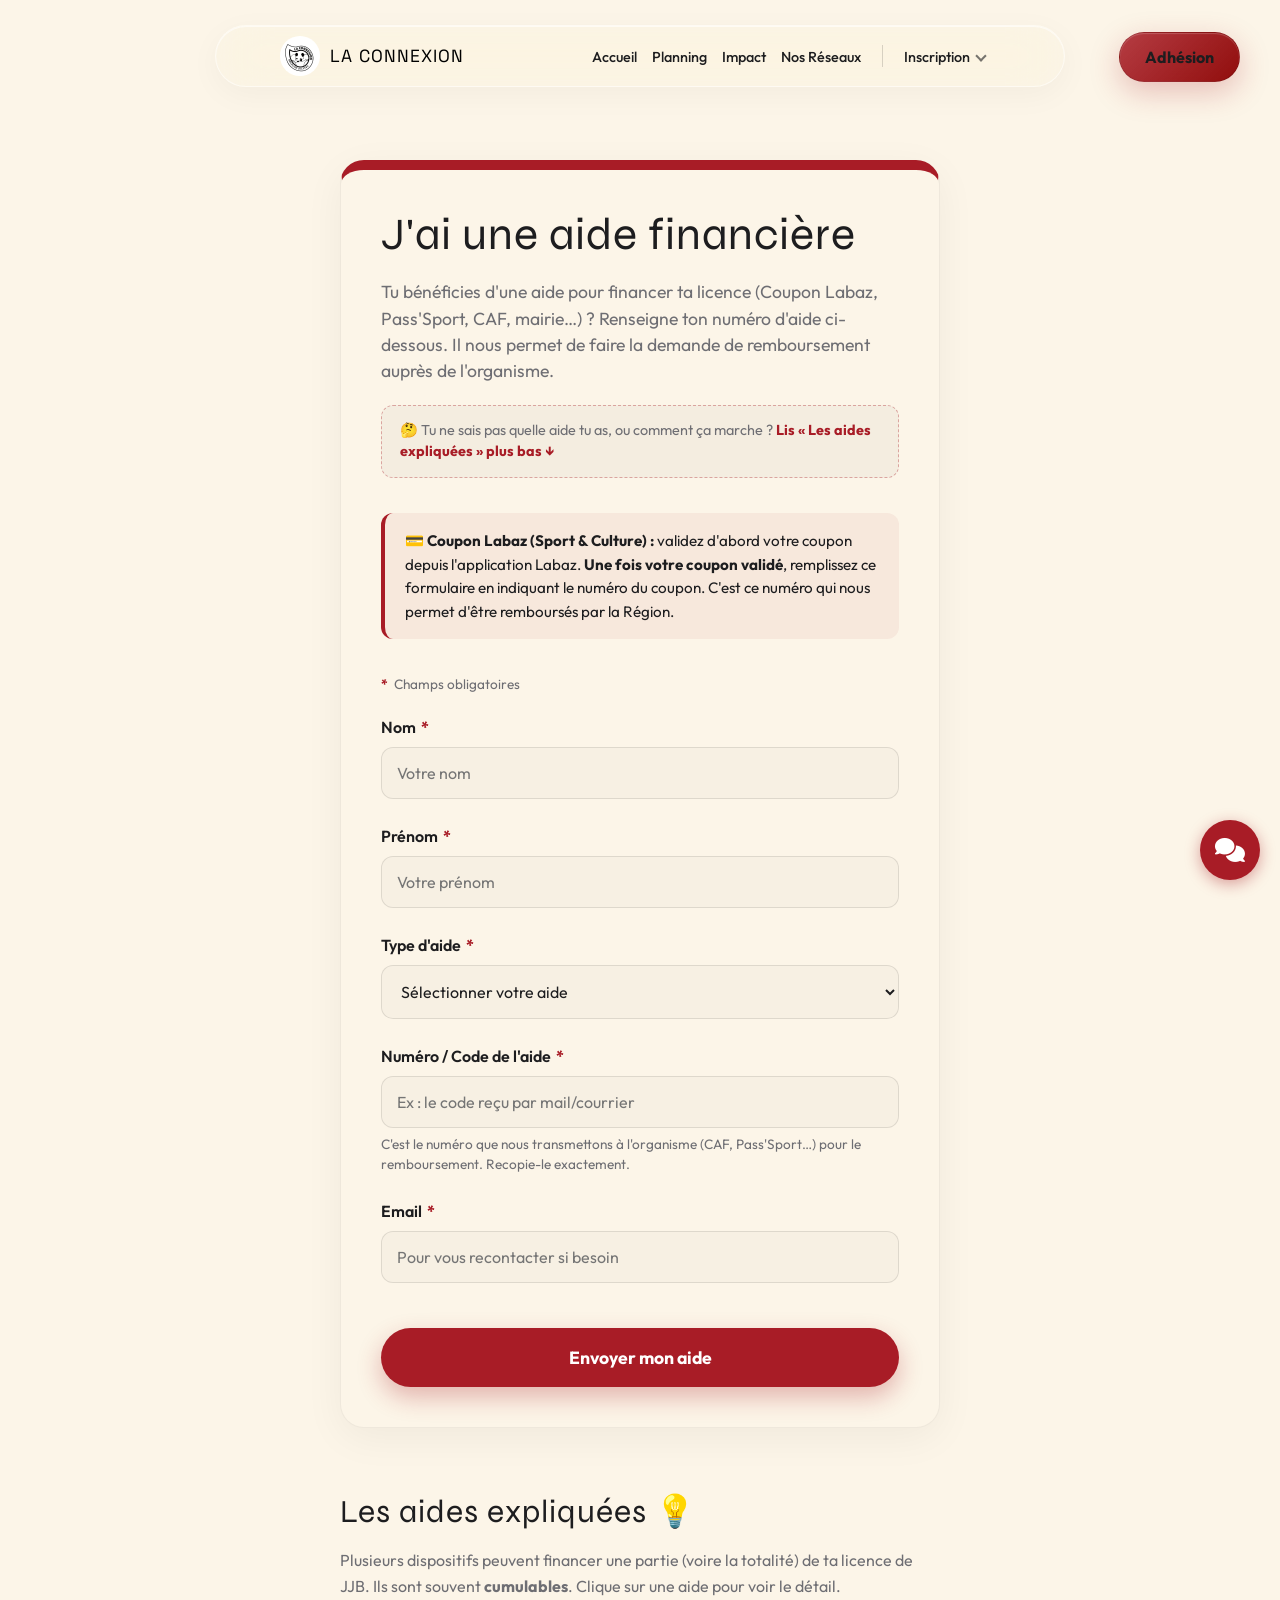
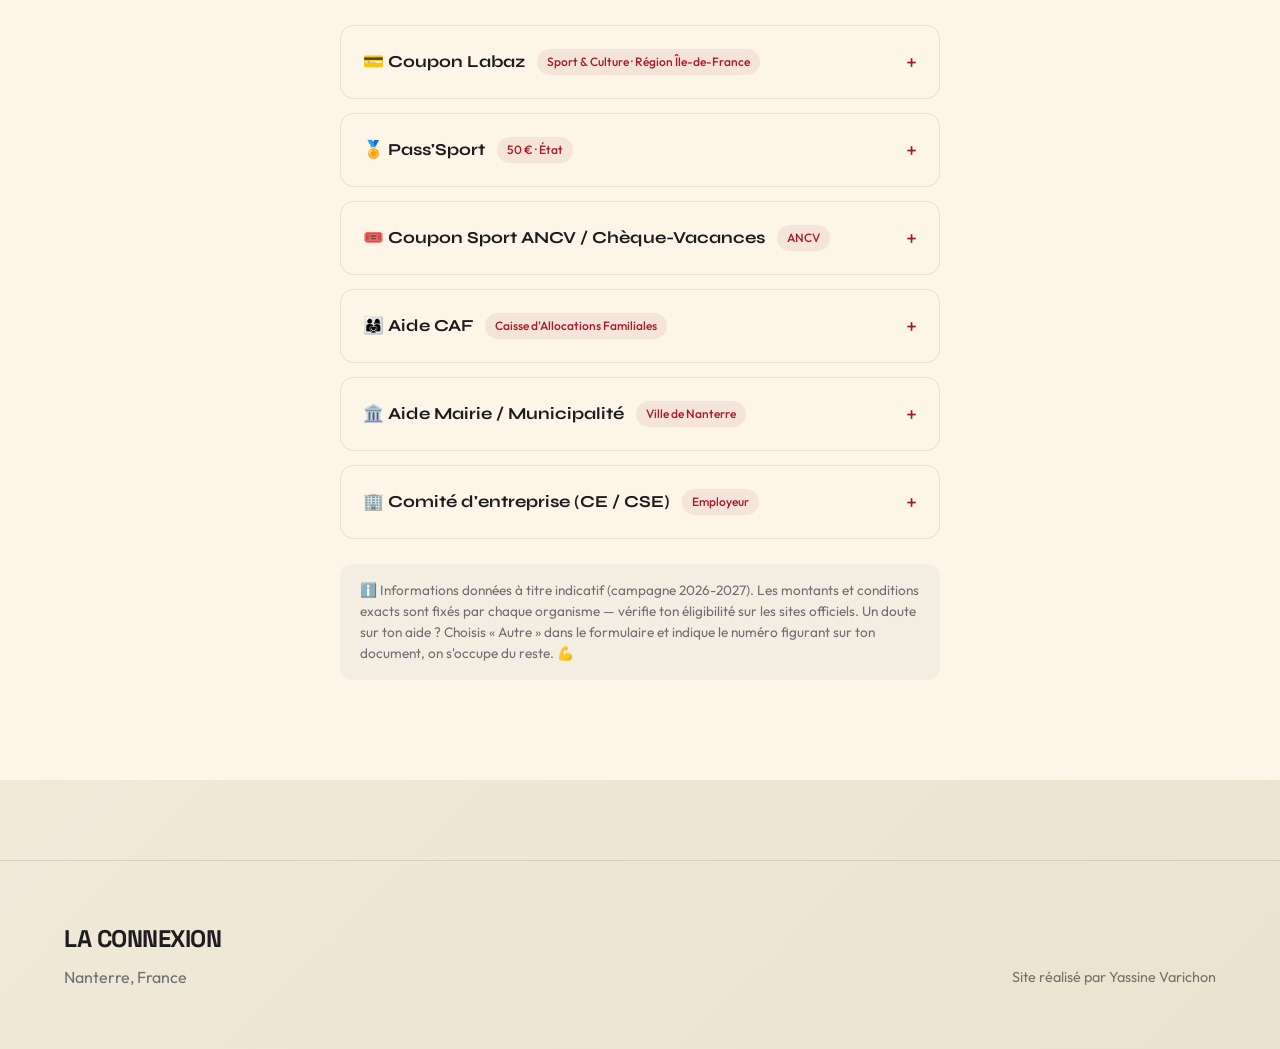
==== commit 724c7ed3: "Navbar: separateur visuel (Decouvrir | Rejoindre) + menu deroulant 'Inscription' regroupant Certific" ====
--- a/aide-financiere.html
+++ b/aide-financiere.html
@@ -301,10 +301,15 @@
                 <li><a href="planning.html">Planning</a></li>
                 <li><a href="impact.html">Impact</a></li>
                 <li><a href="reseaux.html">Nos Réseaux</a></li>
-                <li><a href="inscription.html">Inscription</a></li>
-                <li><a href="certificat.html">Certificat</a></li>
-                <li><a href="aide-financiere.html" class="active">Aides</a></li>
-
+                <li class="nav-sep" aria-hidden="true"></li>
+                <li class="has-dropdown">
+                    <a href="inscription.html" class="dropdown-toggle active">Inscription</a>
+                    <ul class="dropdown-menu">
+                        <li><a href="inscription.html">Pré-inscription</a></li>
+                        <li><a href="certificat.html">Certificat médical</a></li>
+                        <li><a href="aide-financiere.html" class="active">Aides financières</a></li>
+                    </ul>
+                </li>
                 <li><a href="https://www.helloasso.com/associations/la-connexion-nanterre/formulaires/3" target="_blank" rel="noopener" class="cta-btn">Adhésion</a></li>
             </ul>
             <div class="burger">
--- a/style.css
+++ b/style.css
@@ -177,6 +177,87 @@
 
 .nav-links a:hover {
     color: var(--text);
+}
+
+/* Séparateur navbar : Découvrir | Rejoindre */
+.nav-sep {
+    width: 1px;
+    height: 22px;
+    background: rgba(0, 0, 0, 0.15);
+    margin: 0 6px;
+    align-self: center;
+}
+
+/* Menu déroulant navbar (Inscription > Certificat / Aides) */
+.has-dropdown {
+    position: relative;
+}
+
+.has-dropdown>.dropdown-toggle {
+    display: inline-flex;
+    align-items: center;
+}
+
+.has-dropdown>.dropdown-toggle::after {
+    content: '';
+    width: 6px;
+    height: 6px;
+    border-right: 2px solid currentColor;
+    border-bottom: 2px solid currentColor;
+    transform: rotate(45deg);
+    margin-left: 7px;
+    margin-top: -3px;
+    opacity: 0.6;
+    transition: transform 0.25s ease;
+}
+
+.has-dropdown:hover>.dropdown-toggle::after,
+.has-dropdown:focus-within>.dropdown-toggle::after {
+    transform: rotate(225deg);
+    margin-top: 2px;
+}
+
+.dropdown-menu {
+    position: absolute;
+    top: 100%;
+    left: 0;
+    min-width: 215px;
+    background: var(--bg);
+    border: 1px solid rgba(0, 0, 0, 0.08);
+    border-radius: 14px;
+    box-shadow: 0 18px 45px rgba(0, 0, 0, 0.12);
+    padding: 8px;
+    display: flex;
+    flex-direction: column;
+    gap: 2px;
+    list-style: none;
+    opacity: 0;
+    visibility: hidden;
+    transform: translateY(8px);
+    transition: opacity 0.2s ease, transform 0.2s ease, visibility 0.2s;
+    z-index: 1001;
+}
+
+.has-dropdown:hover .dropdown-menu,
+.has-dropdown:focus-within .dropdown-menu {
+    opacity: 1;
+    visibility: visible;
+    transform: translateY(0);
+}
+
+.dropdown-menu li a {
+    display: block;
+    padding: 11px 16px;
+    border-radius: 10px;
+    white-space: nowrap;
+    font-size: 0.9rem;
+    color: var(--text);
+}
+
+.dropdown-menu li a:hover,
+.dropdown-menu li a.active {
+    background: rgba(168, 28, 38, 0.08);
+    color: var(--primary);
 }
 
 /* Astérisque des champs obligatoires */
--- a/mobile_responsive.css
+++ b/mobile_responsive.css
@@ -224,4 +224,52 @@
     .socials a {
         margin: 0 10px;
     }
+}
+
+/* --- Navbar : séparateur + menu déroulant sur mobile --- */
+@media screen and (max-width: 960px) {
+    .nav-sep {
+        width: 50%;
+        height: 1px;
+        margin: 5px auto;
+        background: rgba(255, 255, 255, 0.2);
+    }
+
+    .has-dropdown {
+        width: 100%;
+        text-align: center;
+    }
+
+    .has-dropdown>.dropdown-toggle {
+        justify-content: center;
+    }
+
+    .has-dropdown>.dropdown-toggle::after {
+        display: none;
+    }
+
+    .dropdown-menu {
+        position: static !important;
+        transform: none !important;
+        opacity: 1 !important;
+        visibility: visible !important;
+        background: transparent;
+        border: none;
+        box-shadow: none;
+        padding: 12px 0 0;
+        margin-top: 6px;
+        min-width: 0;
+        gap: 12px;
+        align-items: center;
+    }
+
+    .dropdown-menu li a {
+        color: rgba(255, 255, 255, 0.75) !important;
+        font-size: 1rem;
+        white-space: nowrap;
+    }
+
+    .dropdown-menu li a.active {
+        color: white !important;
+    }
 }
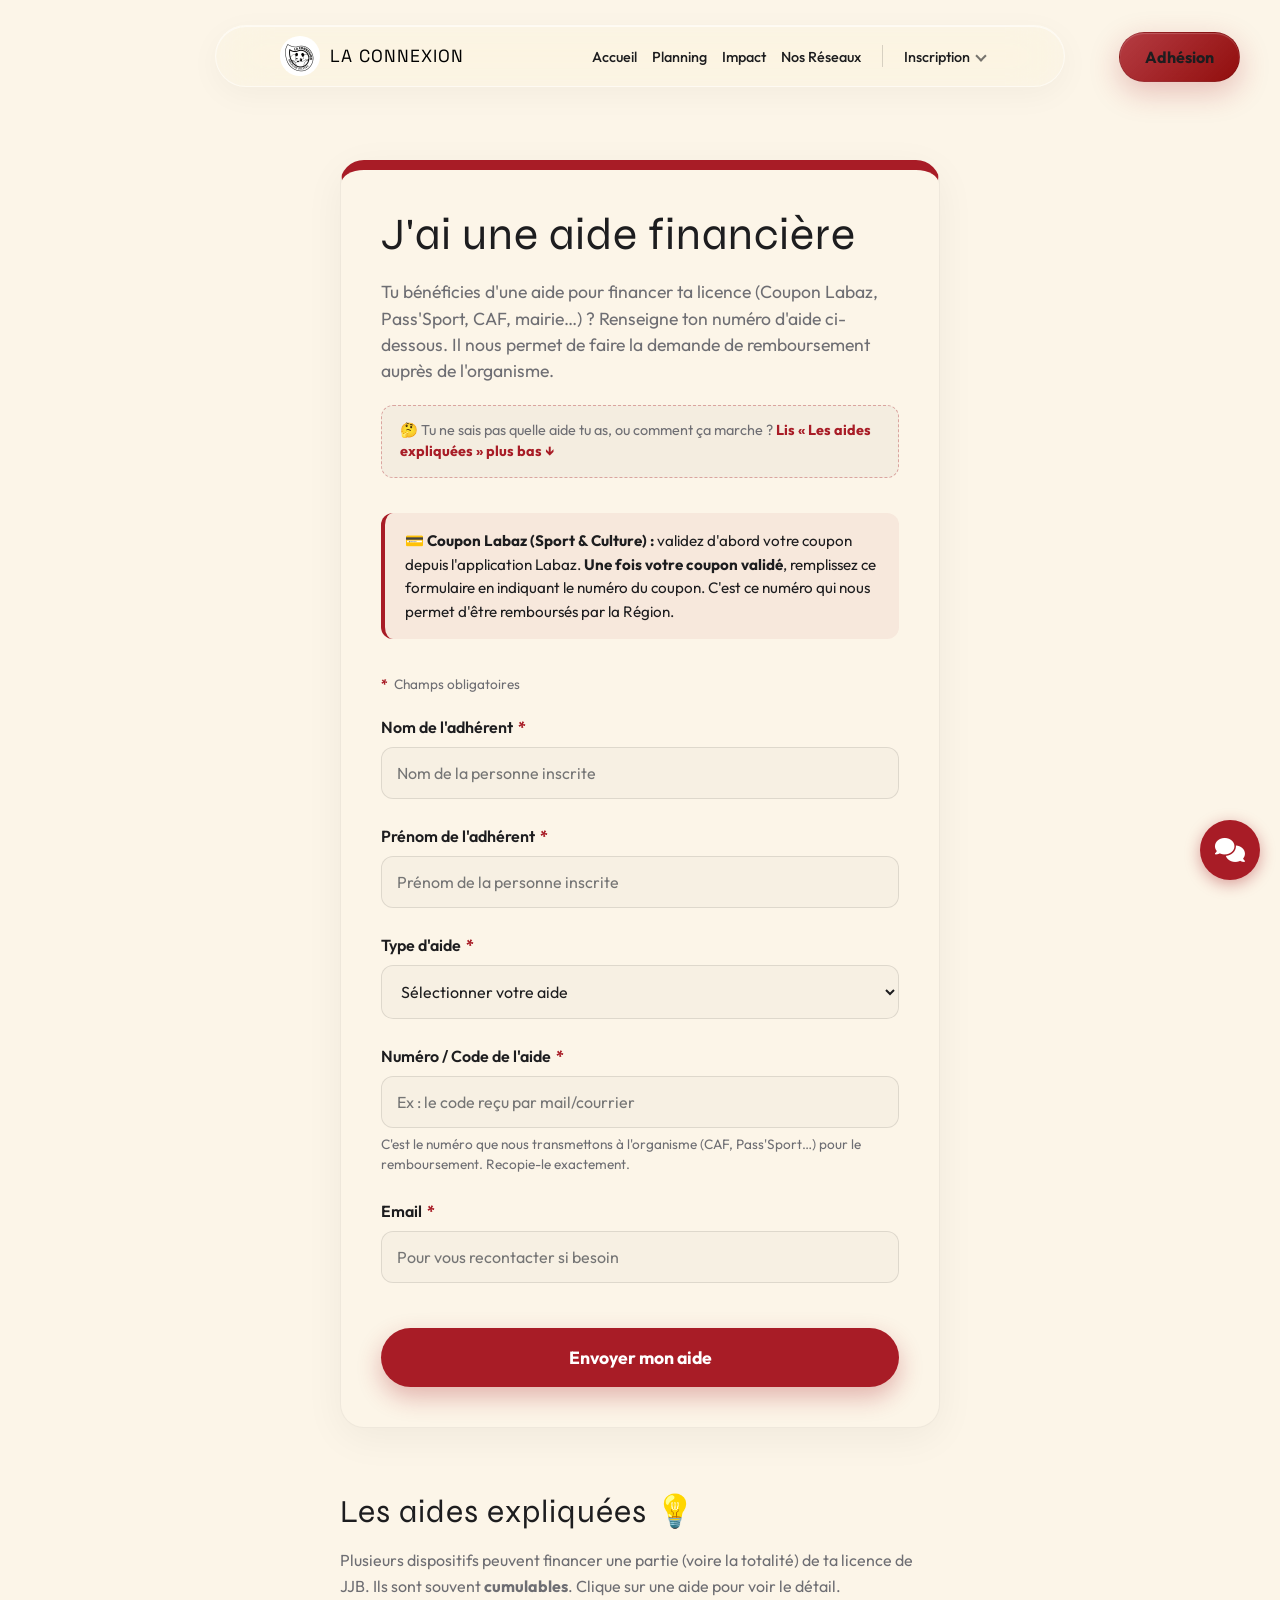
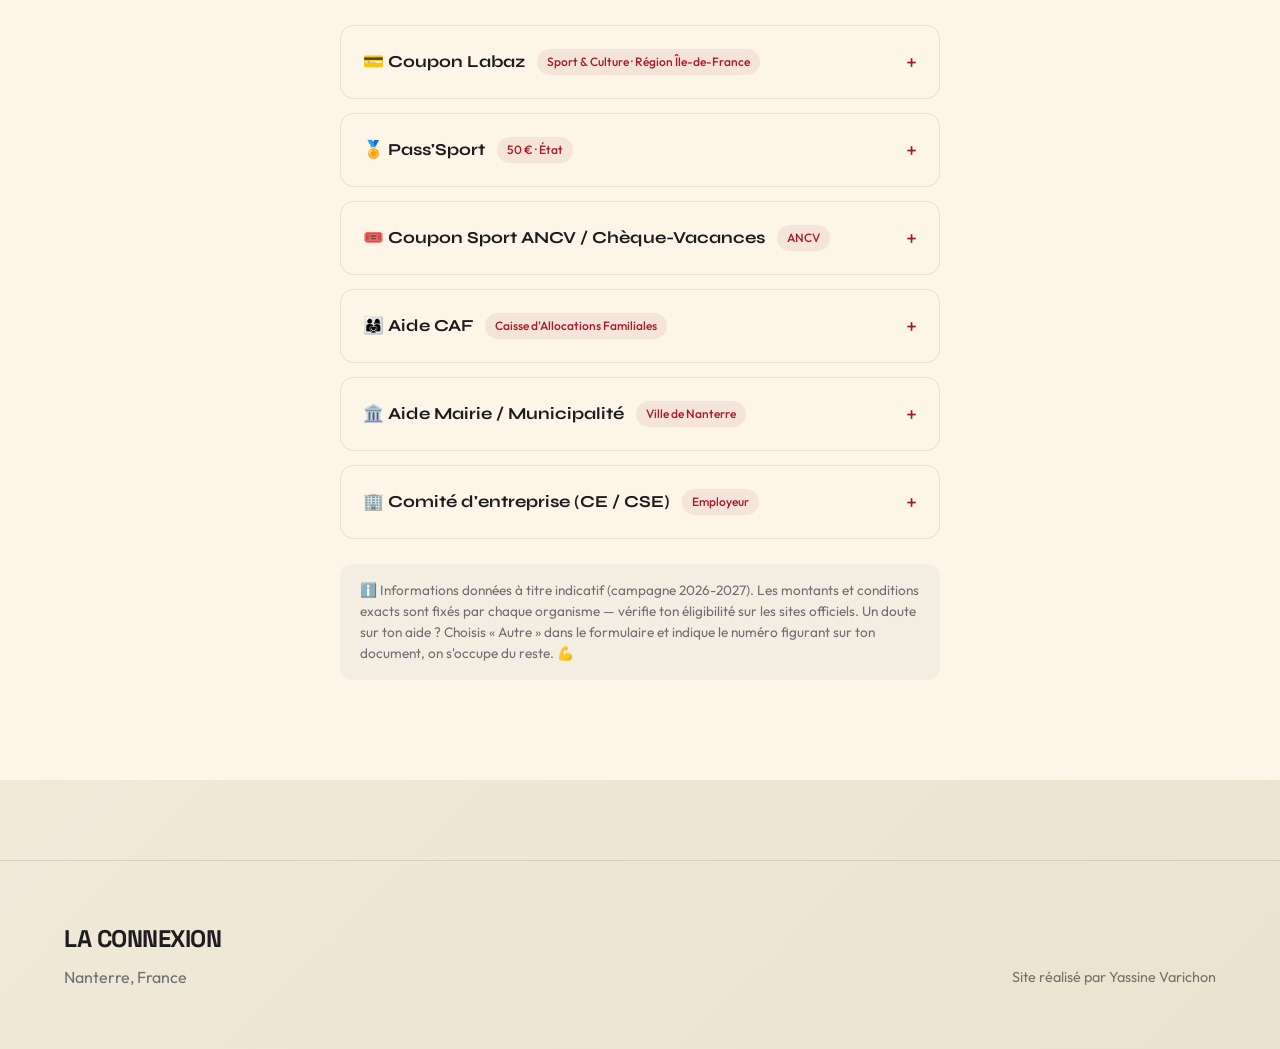
==== commit 6a6a70e5: "Formulaires Stage/Certificat/Aide: preciser 'Nom/Prenom de l'adherent' (comme l'inscription) Co-Auth" ====
--- a/aide-financiere.html
+++ b/aide-financiere.html
@@ -305,7 +305,8 @@
                 <li class="has-dropdown">
                     <a href="inscription.html" class="dropdown-toggle active">Inscription</a>
                     <ul class="dropdown-menu">
-                        <li><a href="inscription.html">Pré-inscription</a></li>
+                        <li><a href="inscription.html">S'inscrire</a></li>
+                        <li><a href="paiement.html">Tarif et adhésion</a></li>
                         <li><a href="certificat.html">Certificat médical</a></li>
                         <li><a href="aide-financiere.html" class="active">Aides financières</a></li>
                     </ul>
@@ -345,13 +346,13 @@
                     <p class="form-required-note"><span class="req">*</span> Champs obligatoires</p>
 
                     <div class="form-group">
-                        <label for="nom">Nom <span class="req">*</span></label>
-                        <input type="text" id="nom" name="Nom" placeholder="Votre nom" required>
+                        <label for="nom">Nom de l'adhérent <span class="req">*</span></label>
+                        <input type="text" id="nom" name="Nom" placeholder="Nom de la personne inscrite" required>
                     </div>
 
                     <div class="form-group">
-                        <label for="prenom">Prénom <span class="req">*</span></label>
-                        <input type="text" id="prenom" name="Prénom" placeholder="Votre prénom" required>
+                        <label for="prenom">Prénom de l'adhérent <span class="req">*</span></label>
+                        <input type="text" id="prenom" name="Prénom" placeholder="Prénom de la personne inscrite" required>
                     </div>
 
                     <div class="form-group">
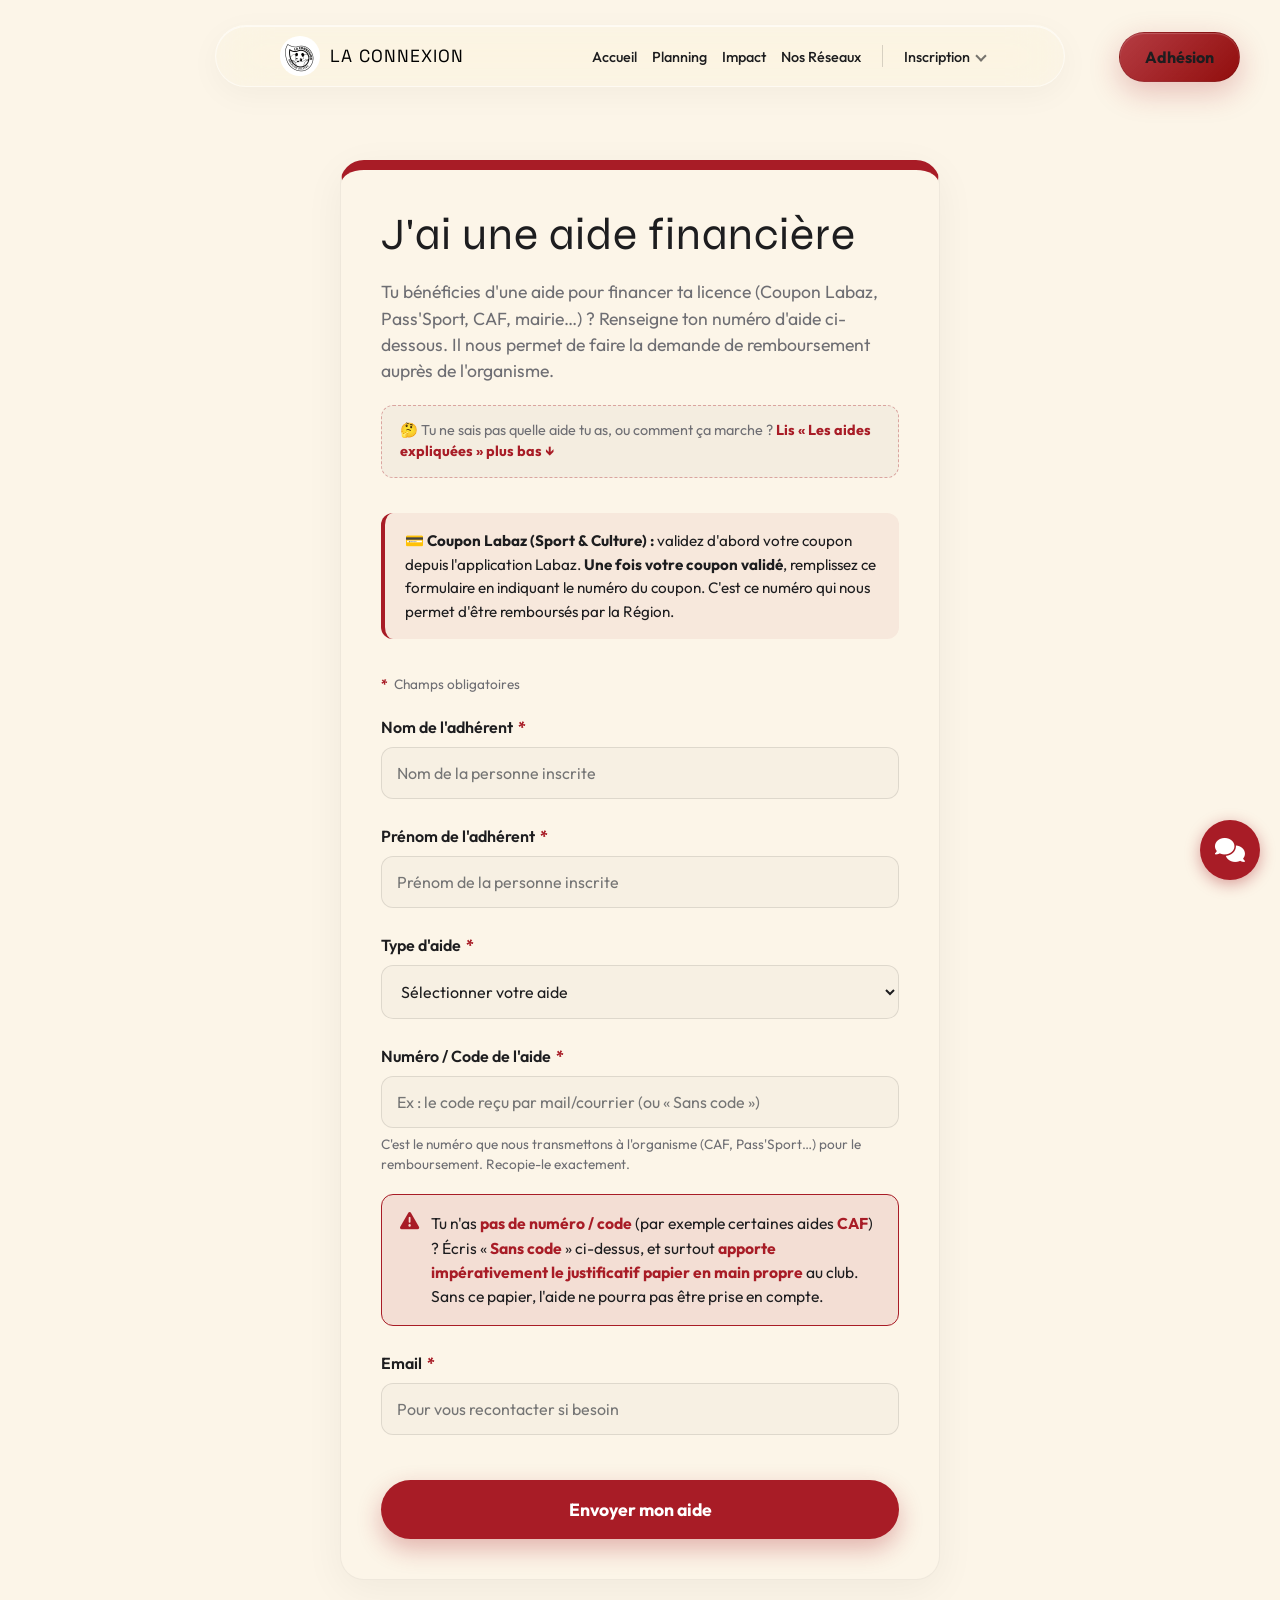
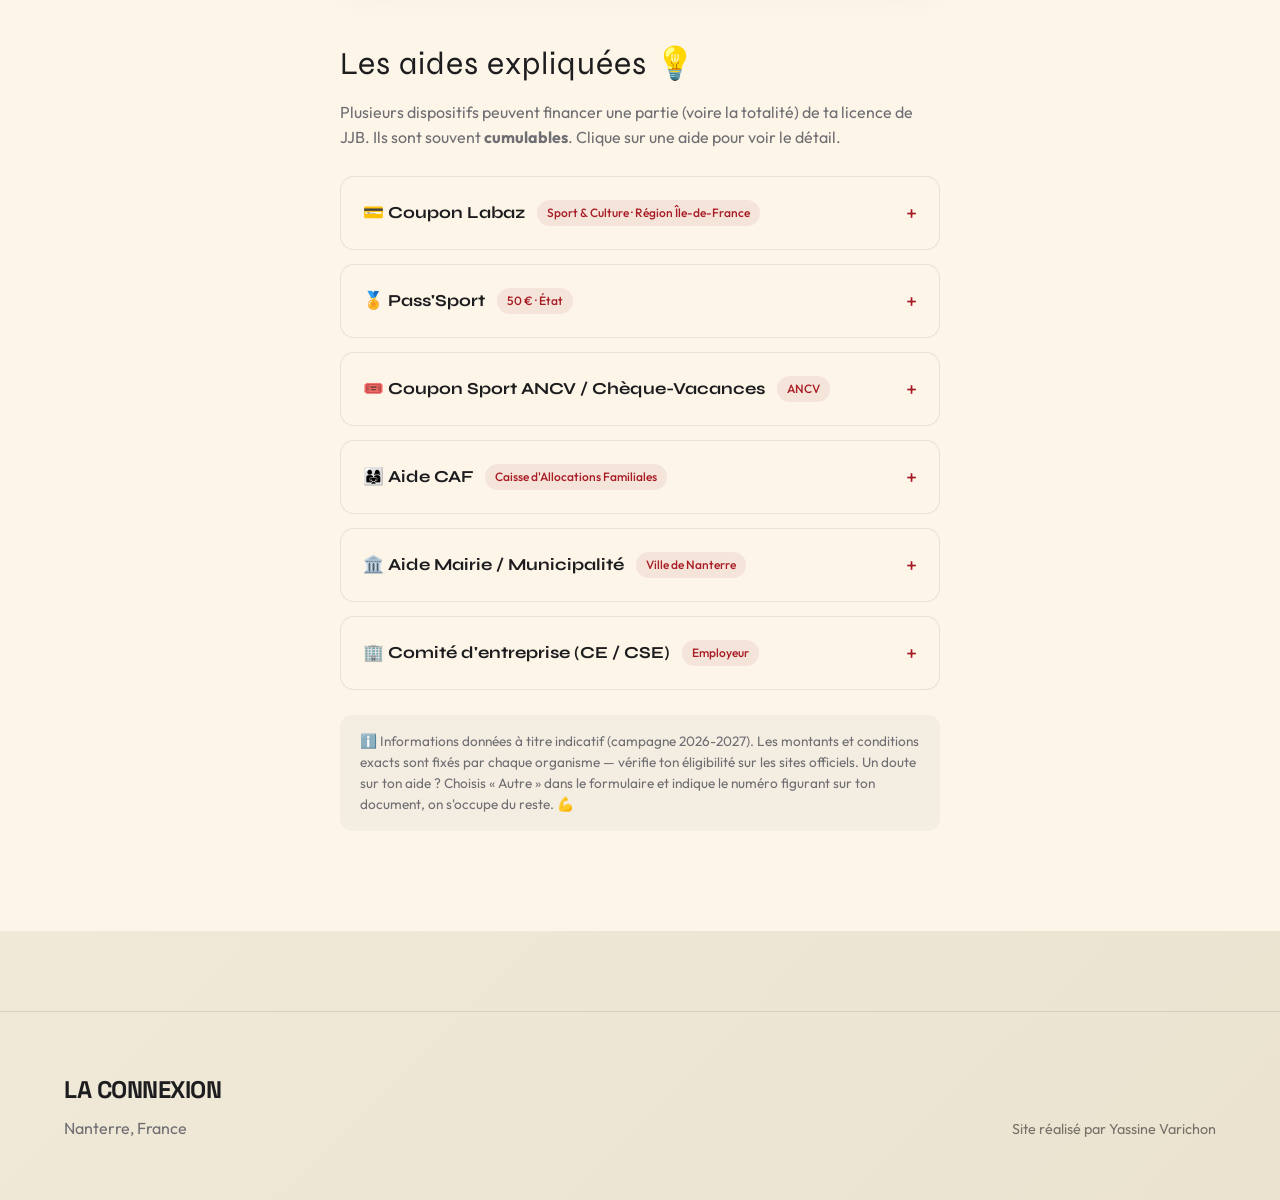
==== commit 91d4a768: "Aides: encadre bien visible - sans code (ex CAF), apporter le justificatif papier en main propre Co-" ====
--- a/aide-financiere.html
+++ b/aide-financiere.html
@@ -137,6 +137,31 @@
             font-size: 0.95rem;
             line-height: 1.55;
             color: var(--text);
+        }
+
+        .aide-important {
+            display: flex;
+            gap: 12px;
+            align-items: flex-start;
+            background: rgba(168, 28, 38, 0.1);
+            border: 1.5px solid var(--primary);
+            border-radius: 12px;
+            padding: 16px 18px;
+            margin: -5px 0 25px;
+            font-family: 'Outfit', sans-serif;
+            font-size: 0.98rem;
+            line-height: 1.55;
+            color: var(--text);
+        }
+
+        .aide-important i {
+            color: var(--primary);
+            font-size: 1.2rem;
+            margin-top: 1px;
+        }
+
+        .aide-important strong {
+            color: var(--primary);
         }
 
         html {
@@ -377,10 +402,18 @@
 
                     <div class="form-group">
                         <label for="numero">Numéro / Code de l'aide <span class="req">*</span></label>
-                        <input type="text" id="numero" name="Numéro" placeholder="Ex : le code reçu par mail/courrier"
-                            required>
+                        <input type="text" id="numero" name="Numéro"
+                            placeholder="Ex : le code reçu par mail/courrier (ou « Sans code »)" required>
                         <span class="hint">C'est le numéro que nous transmettons à l'organisme (CAF, Pass'Sport…)
                             pour le remboursement. Recopie-le exactement.</span>
+                    </div>
+
+                    <div class="aide-important">
+                        <i class="fas fa-triangle-exclamation"></i>
+                        <span>Tu n'as <strong>pas de numéro / code</strong> (par exemple certaines aides
+                            <strong>CAF</strong>) ? Écris « <strong>Sans code</strong> » ci-dessus, et surtout
+                            <strong>apporte impérativement le justificatif papier en main propre</strong> au club.
+                            Sans ce papier, l'aide ne pourra pas être prise en compte.</span>
                     </div>
 
                     <div class="form-group">
